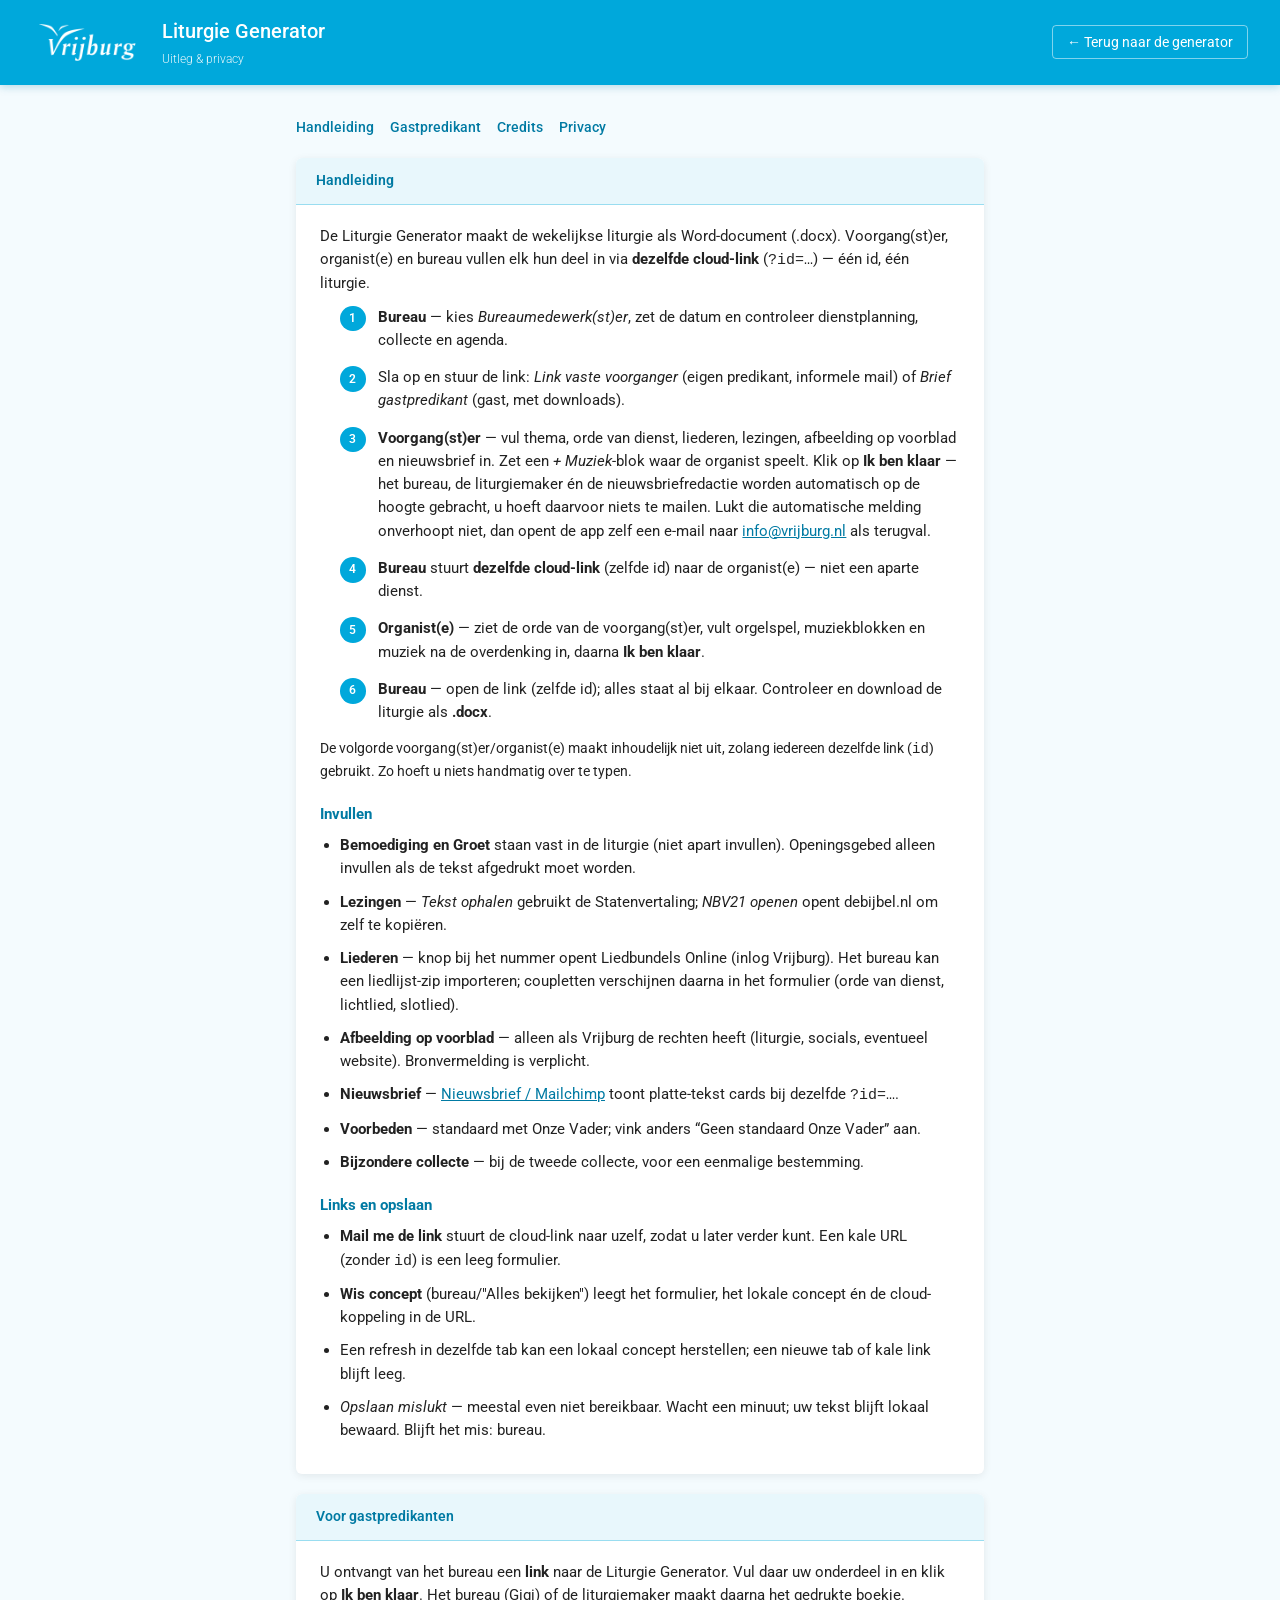
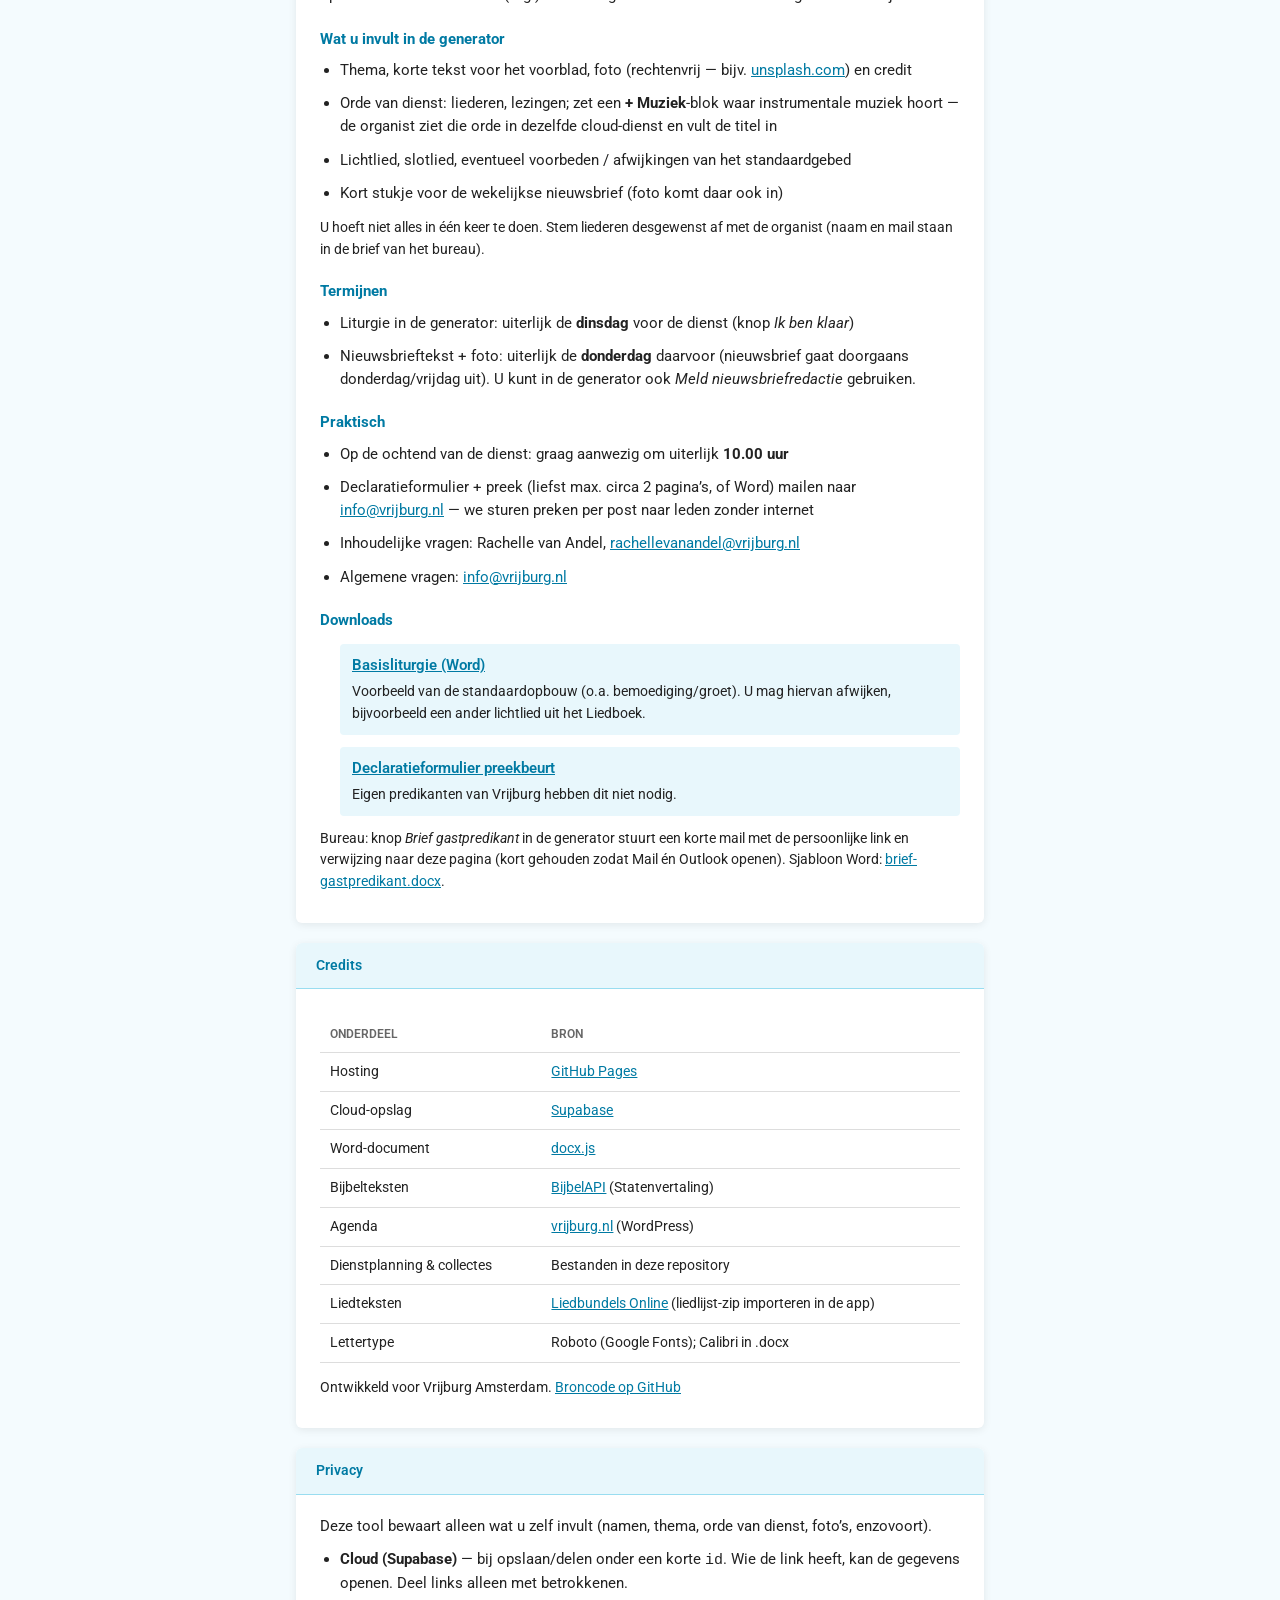
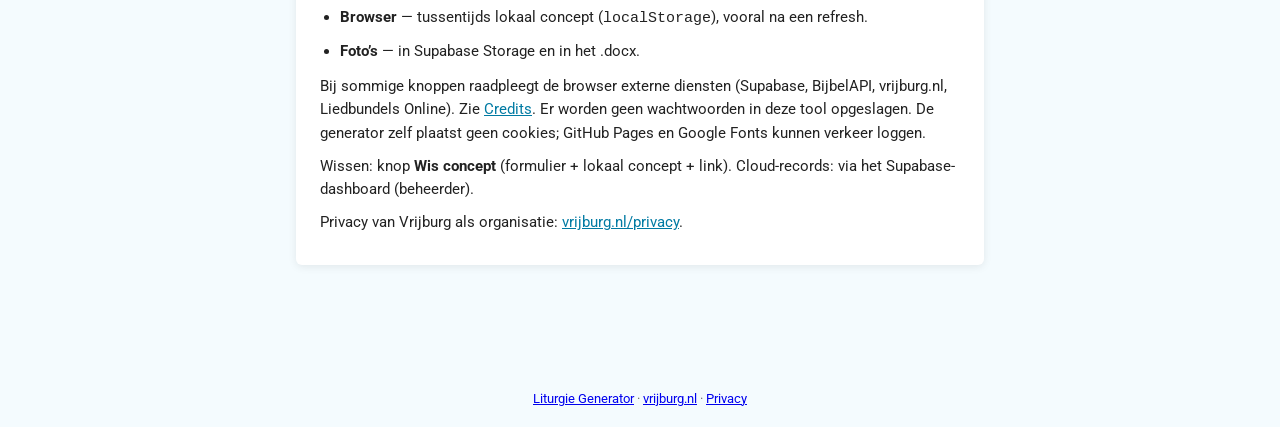
==== info.html @ e5a62571 "Fix verouderde teksten: foto-per-mail-instructie en info.html-verwijzingen De hint bij "Afbeelding o" ====
<!DOCTYPE html>
<html lang="nl">
<head>
  <meta charset="UTF-8">
  <meta name="viewport" content="width=device-width, initial-scale=1.0">
  <title>Uitleg &amp; privacy – Vrijburg Liturgie Generator</title>
  <link rel="preconnect" href="https://fonts.googleapis.com">
  <link rel="preconnect" href="https://fonts.gstatic.com" crossorigin>
  <link href="https://fonts.googleapis.com/css2?family=Roboto:wght@300;400;500;700&display=swap" rel="stylesheet">
  <style>
    :root {
      --brand: #00a8db;
      --brand-dark: #007aa3;
      --brand-light: #e8f7fc;
      --brand-mid: #99ddf0;
      --border: #ddd;
      --text: #222;
      --muted: #666;
      --radius: 6px;
      --shadow: 0 2px 8px rgba(0,0,0,0.08);
    }
    * { box-sizing: border-box; margin: 0; padding: 0; }
    body {
      font-family: 'Roboto', 'Segoe UI', Arial, sans-serif;
      font-size: 15px;
      line-height: 1.55;
      color: var(--text);
      background: #f4fbfe;
      min-height: 100vh;
    }
    header {
      background: var(--brand);
      color: white;
      padding: 16px 32px;
      display: flex;
      align-items: center;
      justify-content: space-between;
      gap: 20px;
      flex-wrap: wrap;
      box-shadow: 0 2px 8px rgba(0,122,163,0.25);
    }
    .header-left { display: flex; align-items: center; gap: 20px; }
    .header-logo img { height: 52px; width: auto; display: block; }
    header h1 { font-size: 20px; font-weight: 500; }
    header p { font-size: 12px; opacity: 0.9; margin-top: 3px; font-weight: 300; }
    .header-nav a {
      color: white;
      text-decoration: none;
      font-size: 14px;
      padding: 8px 14px;
      border: 1px solid rgba(255,255,255,0.5);
      border-radius: 4px;
    }
    .header-nav a:hover { background: rgba(255,255,255,0.15); }
    main {
      max-width: 720px;
      margin: 32px auto;
      padding: 0 16px 48px;
    }
    .page-nav {
      display: flex;
      flex-wrap: wrap;
      gap: 8px 16px;
      margin-bottom: 20px;
      font-size: 14px;
    }
    .page-nav a {
      color: var(--brand-dark);
      text-decoration: none;
      font-weight: 500;
    }
    .page-nav a:hover { text-decoration: underline; }
    .card {
      background: white;
      border-radius: var(--radius);
      box-shadow: var(--shadow);
      margin-bottom: 20px;
      overflow: hidden;
    }
    .card-header {
      background: var(--brand-light);
      border-bottom: 1px solid var(--brand-mid);
      padding: 12px 20px;
      font-weight: 600;
      font-size: 14px;
      color: var(--brand-dark);
    }
    .card-body { padding: 20px 24px; }
    .card-body h3 {
      font-size: 15px;
      color: var(--brand-dark);
      margin: 20px 0 8px;
    }
    .card-body h3:first-child { margin-top: 0; }
    .card-body p, .card-body li { margin-bottom: 10px; color: var(--text); }
    .card-body ul, .card-body ol { padding-left: 1.25rem; margin-bottom: 12px; }
    .card-body a { color: var(--brand-dark); }
    .steps { counter-reset: step; list-style: none; padding-left: 0; }
    .steps > li {
      position: relative;
      padding-left: 2.4rem;
      margin-bottom: 14px;
    }
    .steps > li::before {
      counter-increment: step;
      content: counter(step);
      position: absolute;
      left: 0;
      top: 0;
      width: 1.6rem;
      height: 1.6rem;
      border-radius: 50%;
      background: var(--brand);
      color: white;
      font-size: 12px;
      font-weight: 600;
      display: flex;
      align-items: center;
      justify-content: center;
    }
    .muted { color: var(--muted); font-size: 14px; }
    table.credits {
      width: 100%;
      border-collapse: collapse;
      font-size: 14px;
      margin-top: 8px;
    }
    table.credits th, table.credits td {
      text-align: left;
      padding: 8px 10px;
      border-bottom: 1px solid var(--border);
      vertical-align: top;
    }
    table.credits th { color: var(--muted); font-weight: 600; font-size: 12px; text-transform: uppercase; }
    footer {
      text-align: center;
      padding: 24px 16px;
      font-size: 13px;
      color: var(--muted);
    }
    .download-list {
      list-style: none;
      padding-left: 0;
      margin: 12px 0 8px;
    }
    .download-list li {
      margin-bottom: 12px;
      padding: 10px 12px;
      background: var(--brand-light);
      border-radius: 4px;
    }
    .download-list a { font-weight: 600; }
    .download-list .muted { margin: 4px 0 0; }
  </style>
</head>
<body>

<header>
  <div class="header-left">
    <a href="https://www.vrijburg.nl" target="_blank" rel="noopener" class="header-logo">
      <img src="assets/logo-vrijburg.png" alt="Vrijburg">
    </a>
    <div>
      <h1>Liturgie Generator</h1>
      <p>Uitleg &amp; privacy</p>
    </div>
  </div>
  <nav class="header-nav">
    <a href="index.html">← Terug naar de generator</a>
  </nav>
</header>

<main>

  <nav class="page-nav" aria-label="Op deze pagina">
    <a href="#handleiding">Handleiding</a>
    <a href="#gastpredikant">Gastpredikant</a>
    <a href="#credits">Credits</a>
    <a href="#privacy">Privacy</a>
  </nav>

  <div class="card" id="handleiding">
    <div id="over"></div>
    <div class="card-header">Handleiding</div>
    <div class="card-body">
      <p>
        De Liturgie Generator maakt de wekelijkse liturgie als Word-document (.docx).
        Voorgang(st)er, organist(e) en bureau vullen elk hun deel in via <strong>dezelfde cloud-link</strong>
        (<code>?id=…</code>) — één id, één liturgie.
      </p>

      <ol class="steps">
        <li>
          <strong>Bureau</strong> — kies <em>Bureaumedewerk(st)er</em>, zet de datum en controleer dienstplanning, collecte en agenda.
        </li>
        <li>
          Sla op en stuur de link: <em>Link vaste voorganger</em> (eigen predikant, informele mail)
          of <em>Brief gastpredikant</em> (gast, met downloads).
        </li>
        <li>
          <strong>Voorgang(st)er</strong> — vul thema, orde van dienst, liederen, lezingen, afbeelding op voorblad en nieuwsbrief in.
          Zet een <em>+ Muziek</em>-blok waar de organist speelt. Klik op <strong>Ik ben klaar</strong> —
          het bureau, de liturgiemaker én de nieuwsbriefredactie worden automatisch op de hoogte gebracht, u hoeft daarvoor niets te mailen.
          Lukt die automatische melding onverhoopt niet, dan opent de app zelf een e-mail naar <a href="mailto:info@vrijburg.nl">info@vrijburg.nl</a> als terugval.
        </li>
        <li>
          <strong>Bureau</strong> stuurt <strong>dezelfde cloud-link</strong> (zelfde id) naar de organist(e) — niet een aparte dienst.
        </li>
        <li>
          <strong>Organist(e)</strong> — ziet de orde van de voorgang(st)er, vult orgelspel, muziekblokken en muziek na de overdenking in, daarna <strong>Ik ben klaar</strong>.
        </li>
        <li>
          <strong>Bureau</strong> — open de link (zelfde id); alles staat al bij elkaar. Controleer en download de liturgie als <strong>.docx</strong>.
        </li>
      </ol>
      <p class="muted">De volgorde voorgang(st)er/organist(e) maakt inhoudelijk niet uit, zolang iedereen dezelfde link (<code>id</code>) gebruikt. Zo hoeft u niets handmatig over te typen.</p>

      <h3>Invullen</h3>
      <ul>
        <li><strong>Bemoediging en Groet</strong> staan vast in de liturgie (niet apart invullen). Openingsgebed alleen invullen als de tekst afgedrukt moet worden.</li>
        <li><strong>Lezingen</strong> — <em>Tekst ophalen</em> gebruikt de Statenvertaling; <em>NBV21 openen</em> opent debijbel.nl om zelf te kopiëren.</li>
        <li><strong>Liederen</strong> — knop bij het nummer opent Liedbundels Online (inlog Vrijburg). Het bureau kan een liedlijst-zip importeren; coupletten verschijnen daarna in het formulier (orde van dienst, lichtlied, slotlied).</li>
        <li><strong>Afbeelding op voorblad</strong> — alleen als Vrijburg de rechten heeft (liturgie, socials, eventueel website). Bronvermelding is verplicht.</li>
        <li><strong>Nieuwsbrief</strong> — <a href="nieuwsbrief.html">Nieuwsbrief / Mailchimp</a> toont platte-tekst cards bij dezelfde <code>?id=…</code>.</li>
        <li><strong>Voorbeden</strong> — standaard met Onze Vader; vink anders “Geen standaard Onze Vader” aan.</li>
        <li><strong>Bijzondere collecte</strong> — bij de tweede collecte, voor een eenmalige bestemming.</li>
      </ul>

      <h3>Links en opslaan</h3>
      <ul>
        <li><strong>Mail me de link</strong> stuurt de cloud-link naar uzelf, zodat u later verder kunt. Een kale URL (zonder <code>id</code>) is een leeg formulier.</li>
        <li><strong>Wis concept</strong> (bureau/"Alles bekijken") leegt het formulier, het lokale concept én de cloud-koppeling in de URL.</li>
        <li>Een refresh in dezelfde tab kan een lokaal concept herstellen; een nieuwe tab of kale link blijft leeg.</li>
        <li><em>Opslaan mislukt</em> — meestal even niet bereikbaar. Wacht een minuut; uw tekst blijft lokaal bewaard. Blijft het mis: bureau.</li>
      </ul>
    </div>
  </div>

  <div class="card" id="gastpredikant">
    <div class="card-header">Voor gastpredikanten</div>
    <div class="card-body">
      <p>
        U ontvangt van het bureau een <strong>link</strong> naar de Liturgie Generator.
        Vul daar uw onderdeel in en klik op <strong>Ik ben klaar</strong>.
        Het bureau (Gigi) of de liturgiemaker maakt daarna het gedrukte boekje.
      </p>

      <h3>Wat u invult in de generator</h3>
      <ul>
        <li>Thema, korte tekst voor het voorblad, foto (rechtenvrij — bijv. <a href="https://unsplash.com" target="_blank" rel="noopener">unsplash.com</a>) en credit</li>
        <li>Orde van dienst: liederen, lezingen; zet een <strong>+ Muziek</strong>-blok waar instrumentale muziek hoort — de organist ziet die orde in dezelfde cloud-dienst en vult de titel in</li>
        <li>Lichtlied, slotlied, eventueel voorbeden / afwijkingen van het standaardgebed</li>
        <li>Kort stukje voor de wekelijkse nieuwsbrief (foto komt daar ook in)</li>
      </ul>
      <p class="muted">
        U hoeft niet alles in één keer te doen. Stem liederen desgewenst af met de organist (naam en mail staan in de brief van het bureau).
      </p>

      <h3>Termijnen</h3>
      <ul>
        <li>Liturgie in de generator: uiterlijk de <strong>dinsdag</strong> voor de dienst (knop <em>Ik ben klaar</em>)</li>
        <li>Nieuwsbrieftekst + foto: uiterlijk de <strong>donderdag</strong> daarvoor (nieuwsbrief gaat doorgaans donderdag/vrijdag uit). U kunt in de generator ook <em>Meld nieuwsbriefredactie</em> gebruiken.</li>
      </ul>

      <h3>Praktisch</h3>
      <ul>
        <li>Op de ochtend van de dienst: graag aanwezig om uiterlijk <strong>10.00 uur</strong></li>
        <li>Declaratieformulier + preek (liefst max. circa 2 pagina’s, of Word) mailen naar <a href="mailto:info@vrijburg.nl">info@vrijburg.nl</a> — we sturen preken per post naar leden zonder internet</li>
        <li>Inhoudelijke vragen: Rachelle van Andel, <a href="mailto:rachellevanandel@vrijburg.nl">rachellevanandel@vrijburg.nl</a></li>
        <li>Algemene vragen: <a href="mailto:info@vrijburg.nl">info@vrijburg.nl</a></li>
      </ul>

      <h3>Downloads</h3>
      <ul class="download-list">
        <li>
          <a href="downloads/basisliturgie-calibri-mrt2026.docx" download>Basisliturgie (Word)</a>
          <p class="muted">Voorbeeld van de standaardopbouw (o.a. bemoediging/groet). U mag hiervan afwijken, bijvoorbeeld een ander lichtlied uit het Liedboek.</p>
        </li>
        <li>
          <a href="downloads/declaratieformulier-preekbeurt-nov2024.docx" download>Declaratieformulier preekbeurt</a>
          <p class="muted">Eigen predikanten van Vrijburg hebben dit niet nodig.</p>
        </li>
      </ul>
      <p class="muted">
        Bureau: knop <em>Brief gastpredikant</em> in de generator stuurt een korte mail met de persoonlijke link en verwijzing naar deze pagina
        (kort gehouden zodat Mail én Outlook openen). Sjabloon Word:
        <a href="downloads/brief-gastpredikant.docx" download>brief-gastpredikant.docx</a>.
      </p>
    </div>
  </div>

  <div class="card" id="credits">
    <div class="card-header">Credits</div>
    <div class="card-body">
      <table class="credits">
        <thead>
          <tr><th>Onderdeel</th><th>Bron</th></tr>
        </thead>
        <tbody>
          <tr><td>Hosting</td><td><a href="https://pages.github.com/" target="_blank" rel="noopener">GitHub Pages</a></td></tr>
          <tr><td>Cloud-opslag</td><td><a href="https://supabase.com/" target="_blank" rel="noopener">Supabase</a></td></tr>
          <tr><td>Word-document</td><td><a href="https://docx.js.org/" target="_blank" rel="noopener">docx.js</a></td></tr>
          <tr><td>Bijbelteksten</td><td><a href="https://www.bijbelapi.com/" target="_blank" rel="noopener">BijbelAPI</a> (Statenvertaling)</td></tr>
          <tr><td>Agenda</td><td><a href="https://www.vrijburg.nl" target="_blank" rel="noopener">vrijburg.nl</a> (WordPress)</td></tr>
          <tr><td>Dienstplanning &amp; collectes</td><td>Bestanden in deze repository</td></tr>
          <tr><td>Liedteksten</td><td><a href="https://liedbundelsonline.nl/nl/lied-zoeken?bundles%5B0%5D=LB" target="_blank" rel="noopener">Liedbundels Online</a> (liedlijst-zip importeren in de app)</td></tr>
          <tr><td>Lettertype</td><td>Roboto (Google Fonts); Calibri in .docx</td></tr>
        </tbody>
      </table>
      <p class="muted" style="margin-top:14px">
        Ontwikkeld voor Vrijburg Amsterdam.
        <a href="https://github.com/martijnroelandse/vrijburg" target="_blank" rel="noopener">Broncode op GitHub</a>
      </p>
    </div>
  </div>

  <div class="card" id="privacy">
    <div id="privacy-tool"></div>
    <div class="card-header">Privacy</div>
    <div class="card-body">
      <p>
        Deze tool bewaart alleen wat u zelf invult (namen, thema, orde van dienst, foto’s, enzovoort).
      </p>
      <ul>
        <li><strong>Cloud (Supabase)</strong> — bij opslaan/delen onder een korte <code>id</code>. Wie de link heeft, kan de gegevens openen. Deel links alleen met betrokkenen.</li>
        <li><strong>Browser</strong> — tussentijds lokaal concept (<code>localStorage</code>), vooral na een refresh.</li>
        <li><strong>Foto’s</strong> — in Supabase Storage en in het .docx.</li>
      </ul>
      <p>
        Bij sommige knoppen raadpleegt de browser externe diensten (Supabase, BijbelAPI, vrijburg.nl, Liedbundels Online).
        Zie <a href="#credits">Credits</a>. Er worden geen wachtwoorden in deze tool opgeslagen.
        De generator zelf plaatst geen cookies; GitHub Pages en Google Fonts kunnen verkeer loggen.
      </p>
      <p>
        Wissen: knop <strong>Wis concept</strong> (formulier + lokaal concept + link).
        Cloud-records: via het Supabase-dashboard (beheerder).
      </p>
      <p id="privacy-vrijburg">
        Privacy van Vrijburg als organisatie:
        <a href="https://www.vrijburg.nl/privacy/" target="_blank" rel="noopener">vrijburg.nl/privacy</a>.
      </p>
    </div>
  </div>

</main>

<footer>
  <p>
    <a href="index.html">Liturgie Generator</a> ·
    <a href="https://www.vrijburg.nl" target="_blank" rel="noopener">vrijburg.nl</a> ·
    <a href="https://www.vrijburg.nl/privacy/" target="_blank" rel="noopener">Privacy</a>
  </p>
</footer>

</body>
</html>
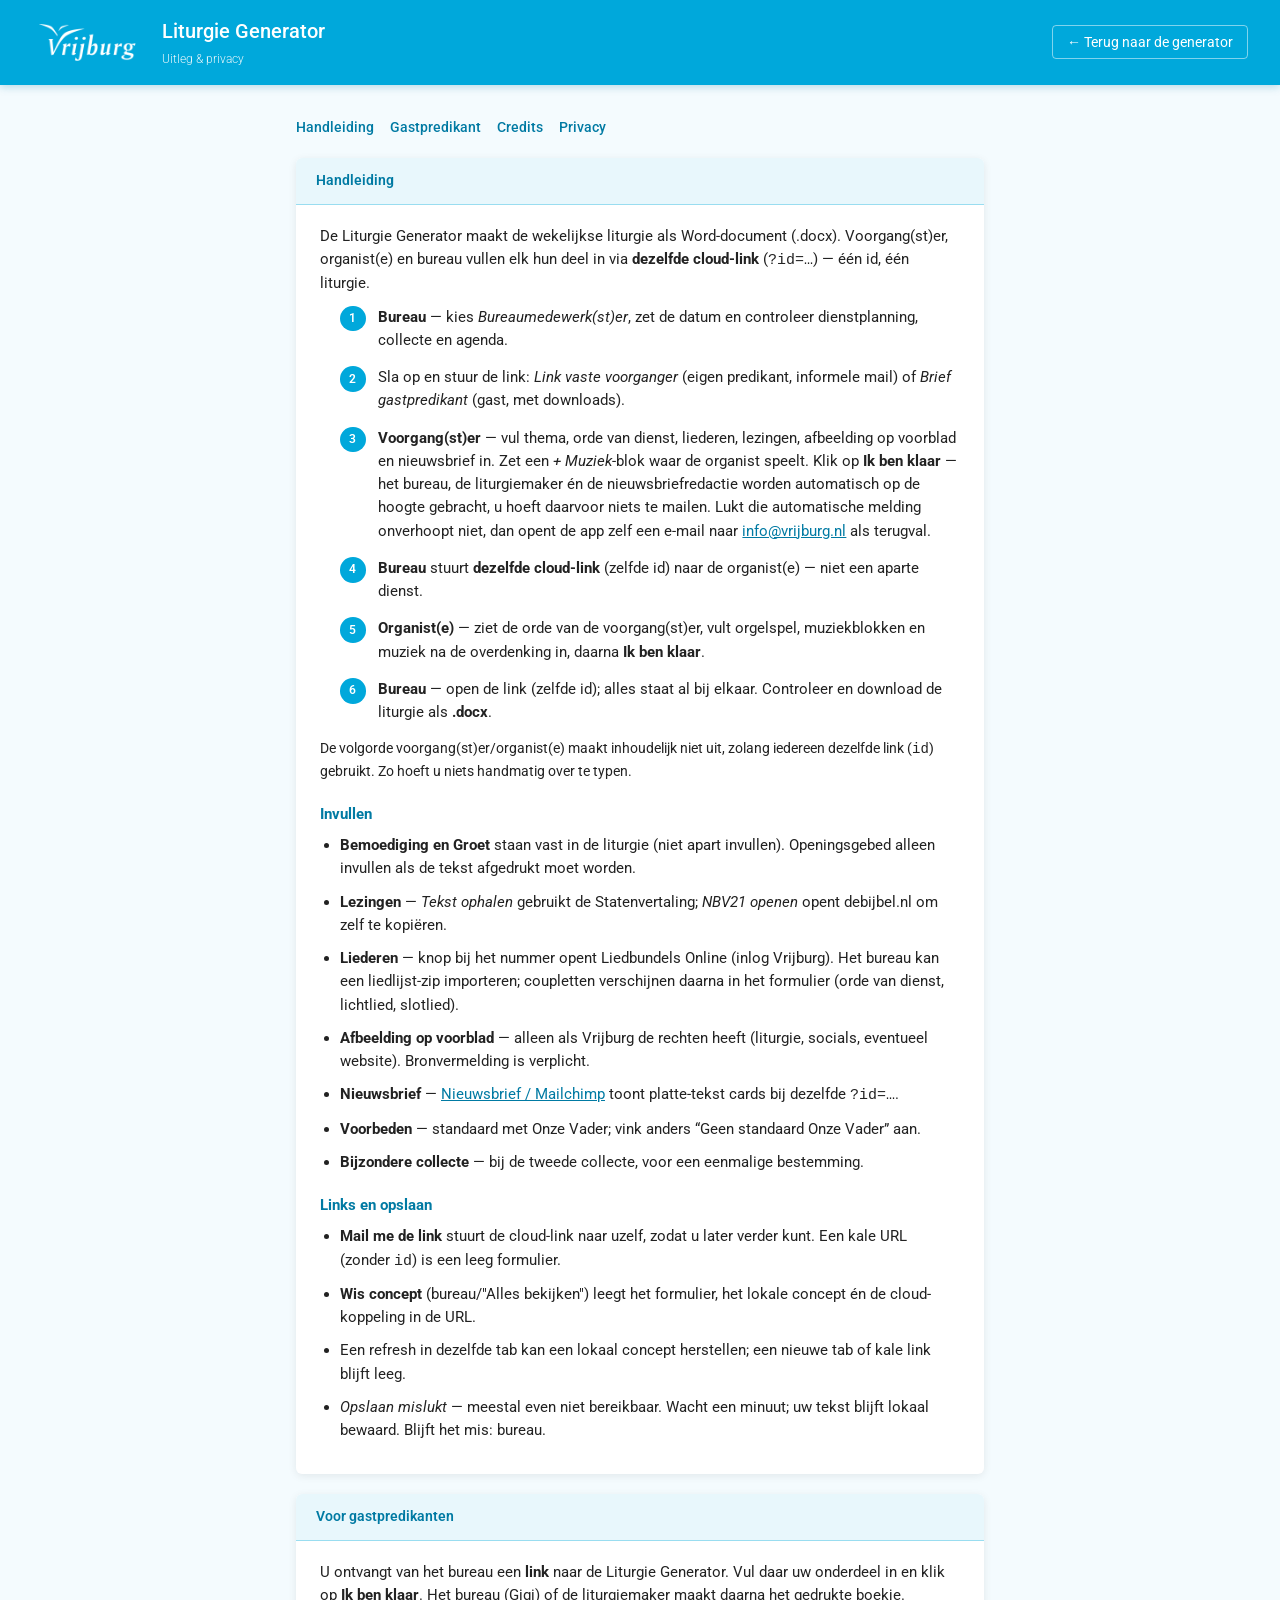
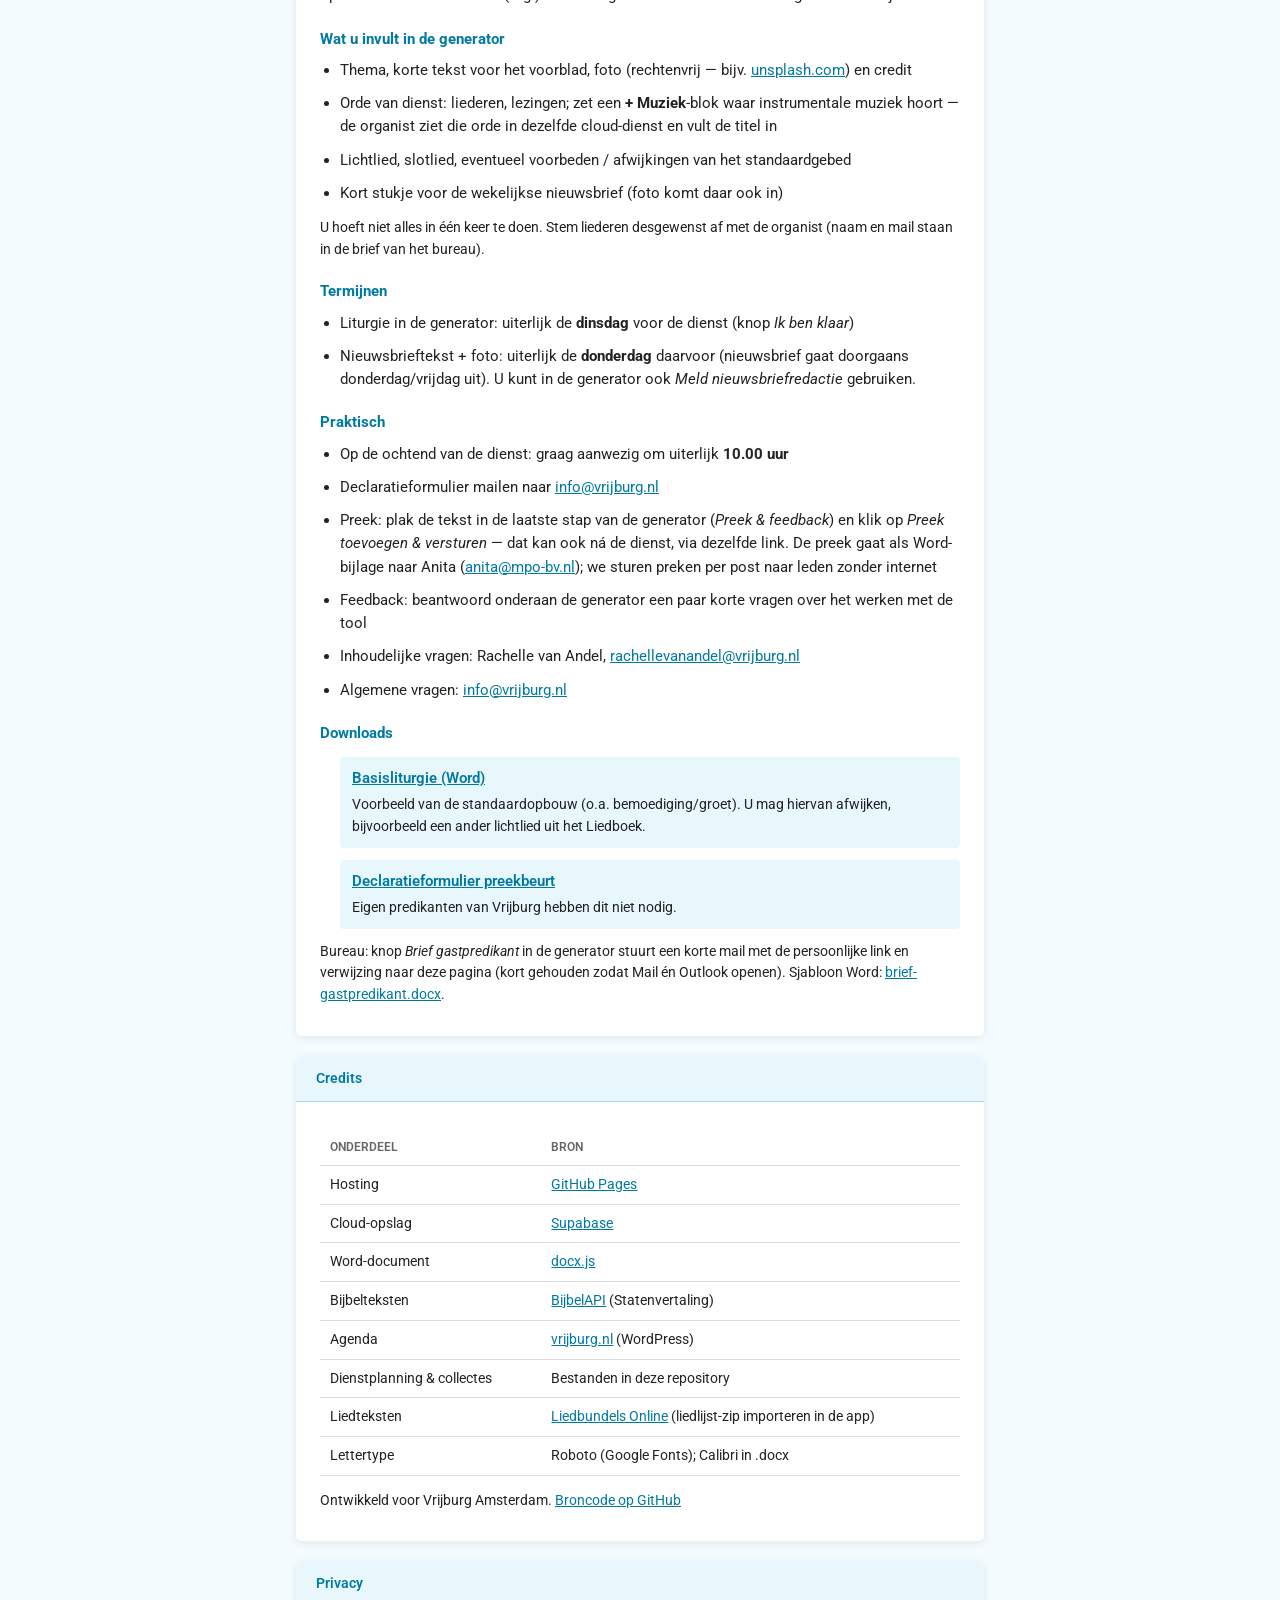
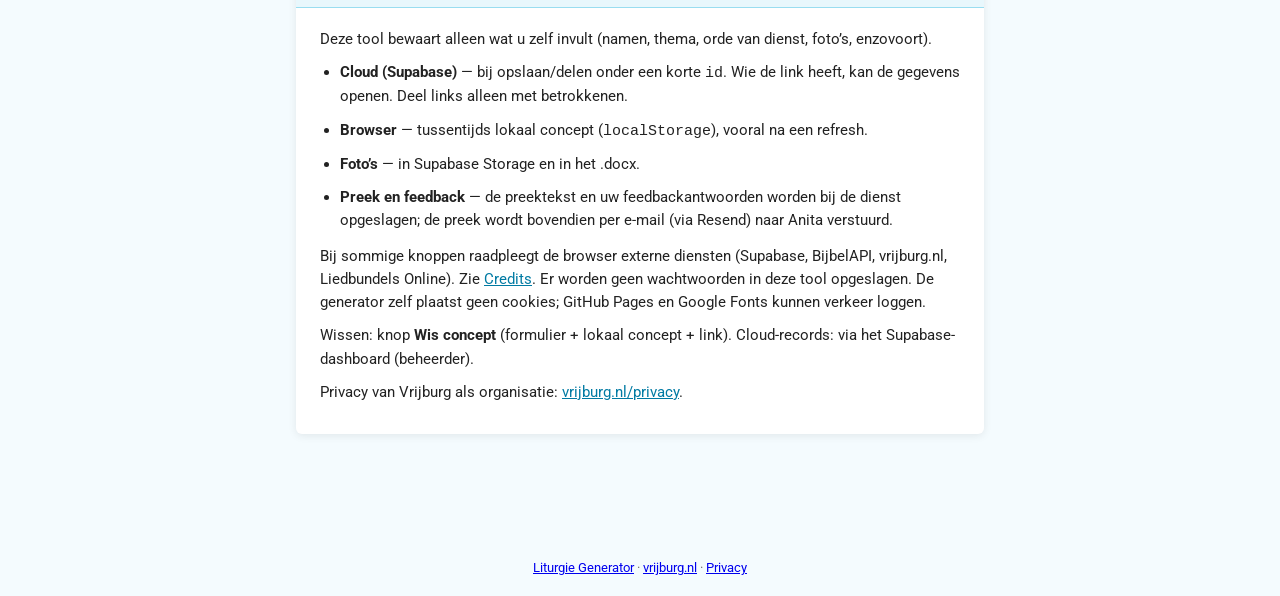
==== commit a67e3deb: "Preek mailen naar Anita en feedbackvragen voor predikanten - Nieuwe laatste stap 'Preek & feedback':" ====
--- a/info.html
+++ b/info.html
@@ -265,7 +265,9 @@
       <h3>Praktisch</h3>
       <ul>
         <li>Op de ochtend van de dienst: graag aanwezig om uiterlijk <strong>10.00 uur</strong></li>
-        <li>Declaratieformulier + preek (liefst max. circa 2 pagina’s, of Word) mailen naar <a href="mailto:info@vrijburg.nl">info@vrijburg.nl</a> — we sturen preken per post naar leden zonder internet</li>
+        <li>Declaratieformulier mailen naar <a href="mailto:info@vrijburg.nl">info@vrijburg.nl</a></li>
+        <li>Preek: plak de tekst in de laatste stap van de generator (<em>Preek &amp; feedback</em>) en klik op <em>Preek toevoegen &amp; versturen</em> — dat kan ook ná de dienst, via dezelfde link. De preek gaat als Word-bijlage naar Anita (<a href="mailto:anita@mpo-bv.nl">anita@mpo-bv.nl</a>); we sturen preken per post naar leden zonder internet</li>
+        <li>Feedback: beantwoord onderaan de generator een paar korte vragen over het werken met de tool</li>
         <li>Inhoudelijke vragen: Rachelle van Andel, <a href="mailto:rachellevanandel@vrijburg.nl">rachellevanandel@vrijburg.nl</a></li>
         <li>Algemene vragen: <a href="mailto:info@vrijburg.nl">info@vrijburg.nl</a></li>
       </ul>
@@ -325,6 +327,7 @@
         <li><strong>Cloud (Supabase)</strong> — bij opslaan/delen onder een korte <code>id</code>. Wie de link heeft, kan de gegevens openen. Deel links alleen met betrokkenen.</li>
         <li><strong>Browser</strong> — tussentijds lokaal concept (<code>localStorage</code>), vooral na een refresh.</li>
         <li><strong>Foto’s</strong> — in Supabase Storage en in het .docx.</li>
+        <li><strong>Preek en feedback</strong> — de preektekst en uw feedbackantwoorden worden bij de dienst opgeslagen; de preek wordt bovendien per e-mail (via Resend) naar Anita verstuurd.</li>
       </ul>
       <p>
         Bij sommige knoppen raadpleegt de browser externe diensten (Supabase, BijbelAPI, vrijburg.nl, Liedbundels Online).
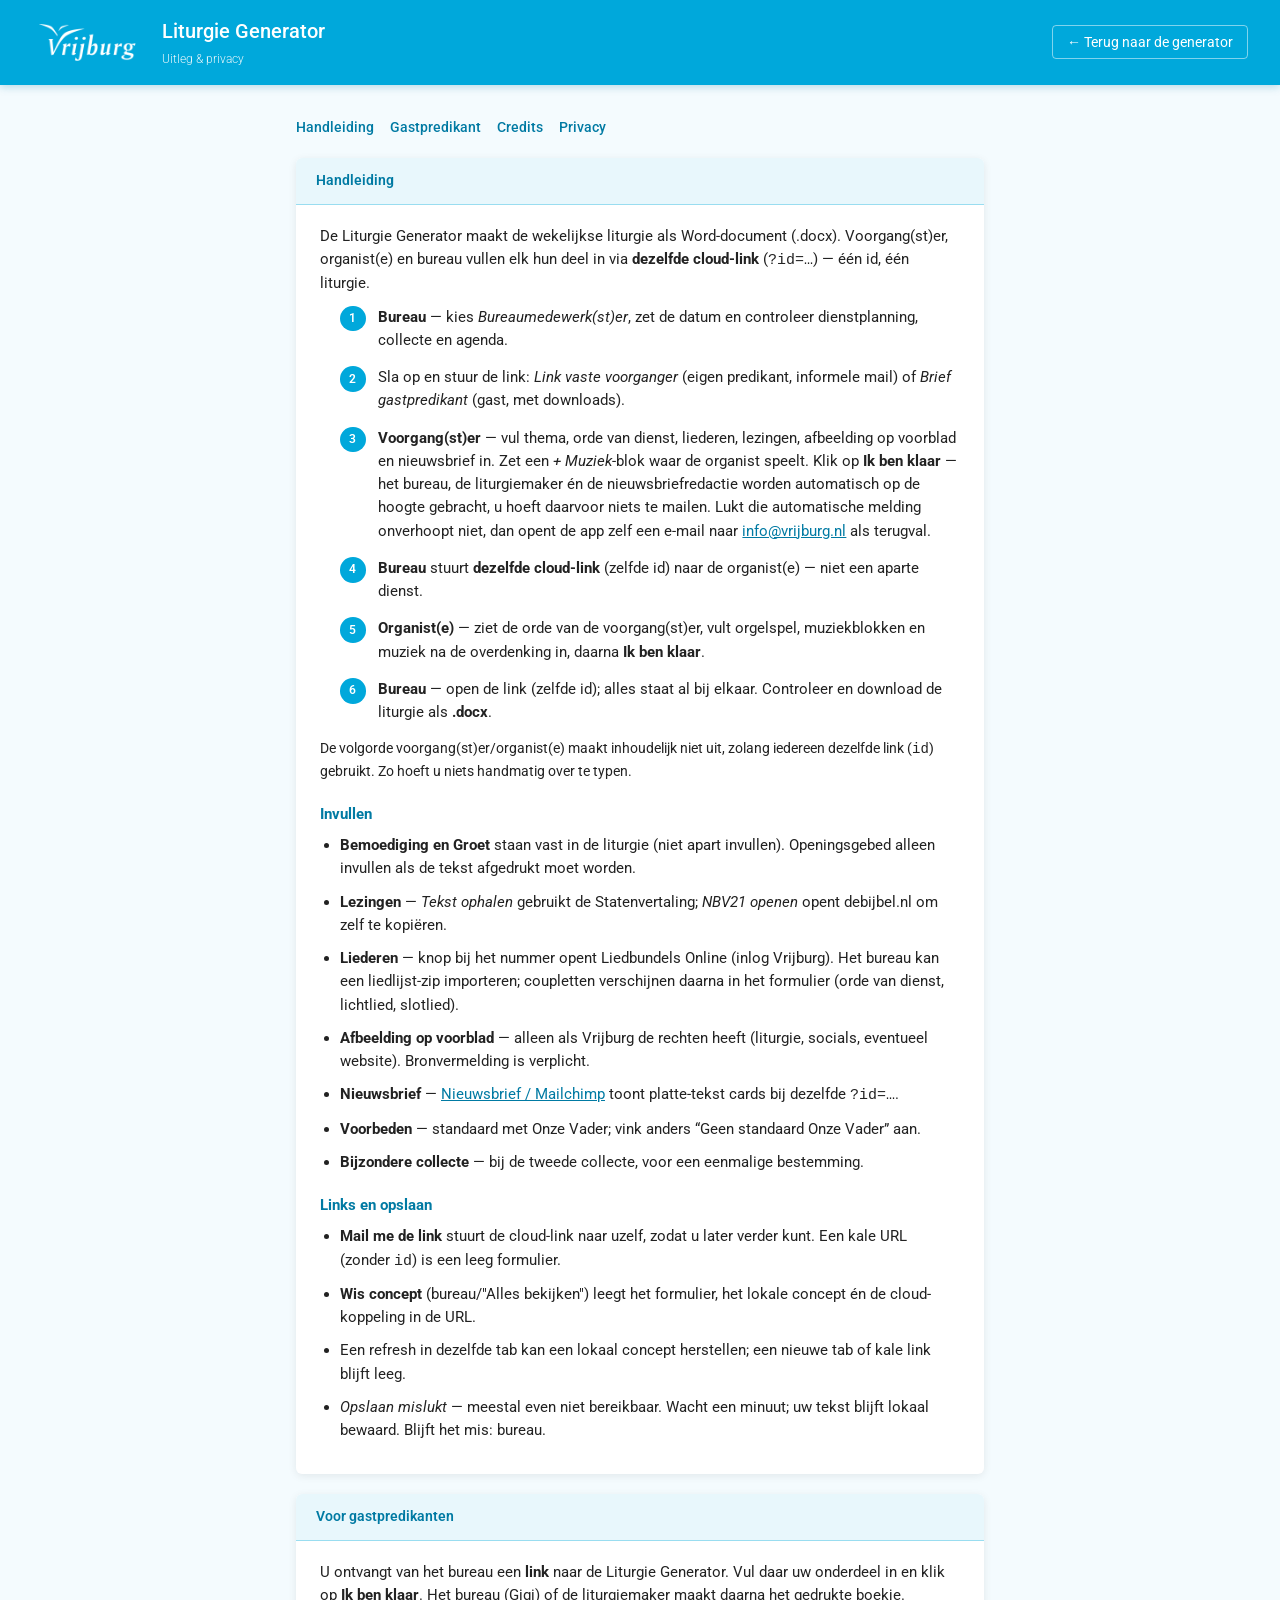
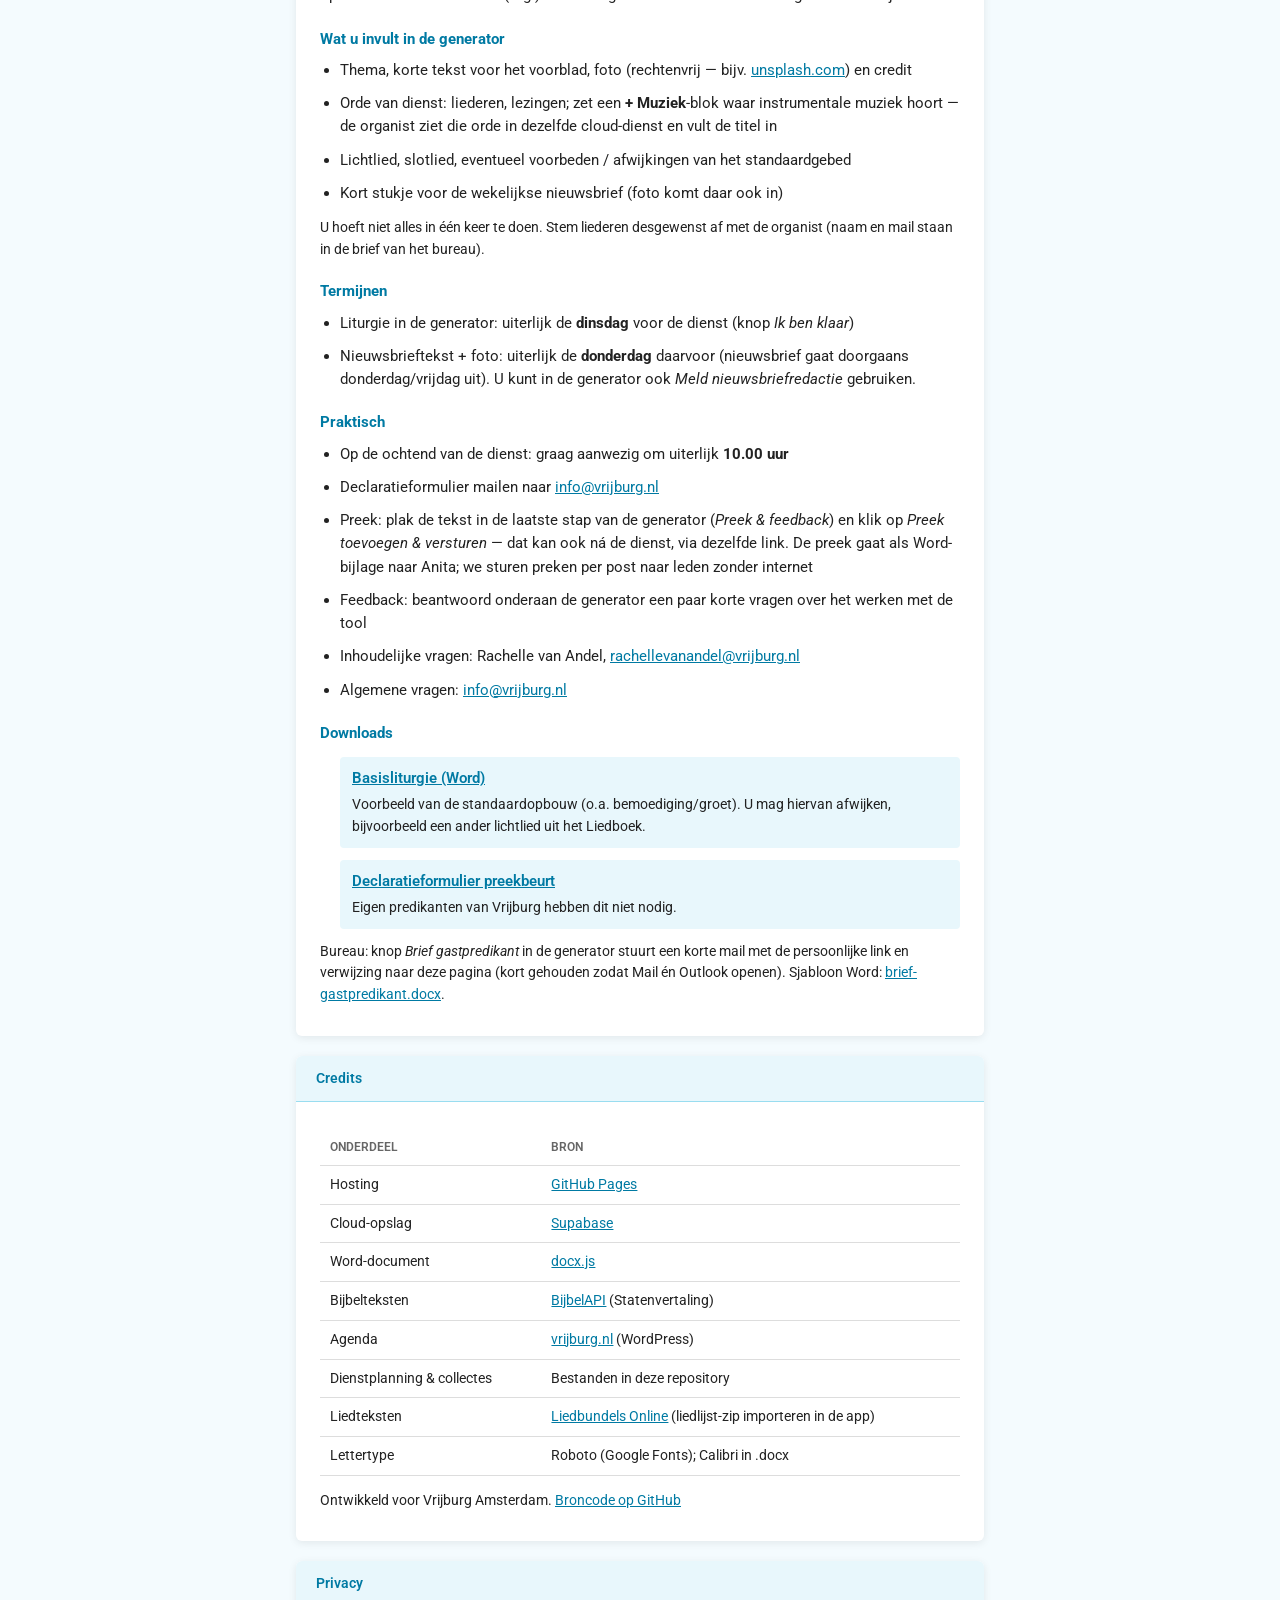
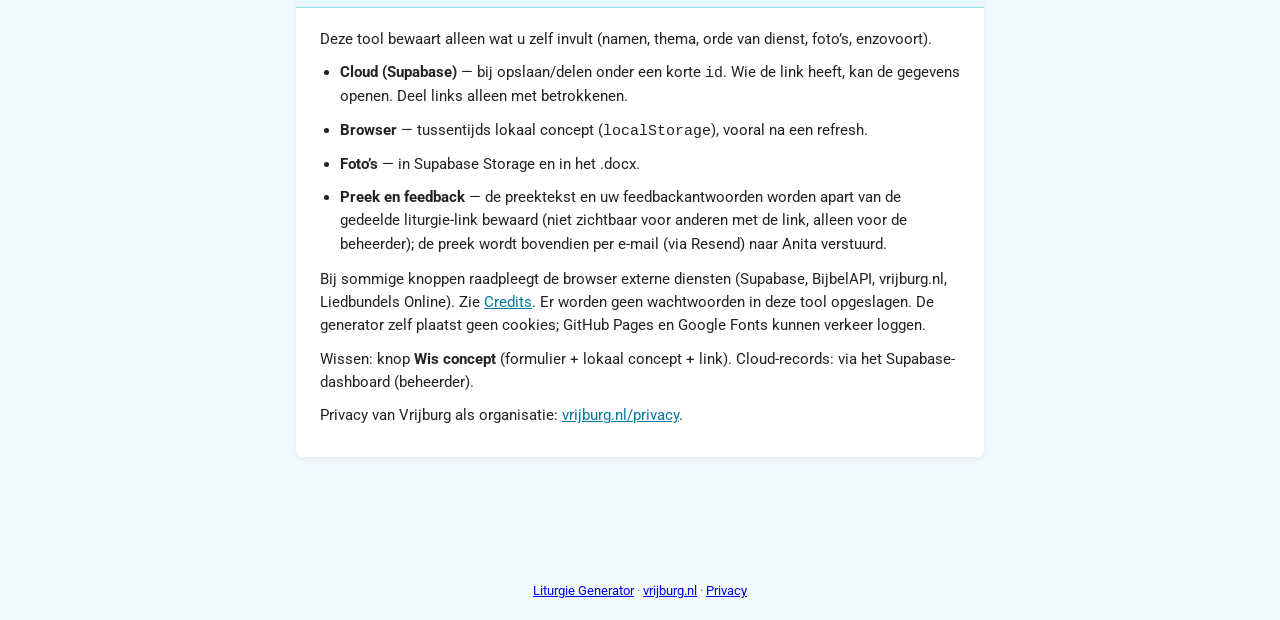
==== commit 3884eca0: "Preek en feedback afgeschermd bewaren; adres van Anita niet meer in code of site - Preek en feedback" ====
--- a/info.html
+++ b/info.html
@@ -266,7 +266,7 @@
       <ul>
         <li>Op de ochtend van de dienst: graag aanwezig om uiterlijk <strong>10.00 uur</strong></li>
         <li>Declaratieformulier mailen naar <a href="mailto:info@vrijburg.nl">info@vrijburg.nl</a></li>
-        <li>Preek: plak de tekst in de laatste stap van de generator (<em>Preek &amp; feedback</em>) en klik op <em>Preek toevoegen &amp; versturen</em> — dat kan ook ná de dienst, via dezelfde link. De preek gaat als Word-bijlage naar Anita (<a href="mailto:anita@mpo-bv.nl">anita@mpo-bv.nl</a>); we sturen preken per post naar leden zonder internet</li>
+        <li>Preek: plak de tekst in de laatste stap van de generator (<em>Preek &amp; feedback</em>) en klik op <em>Preek toevoegen &amp; versturen</em> — dat kan ook ná de dienst, via dezelfde link. De preek gaat als Word-bijlage naar Anita; we sturen preken per post naar leden zonder internet</li>
         <li>Feedback: beantwoord onderaan de generator een paar korte vragen over het werken met de tool</li>
         <li>Inhoudelijke vragen: Rachelle van Andel, <a href="mailto:rachellevanandel@vrijburg.nl">rachellevanandel@vrijburg.nl</a></li>
         <li>Algemene vragen: <a href="mailto:info@vrijburg.nl">info@vrijburg.nl</a></li>
@@ -327,7 +327,7 @@
         <li><strong>Cloud (Supabase)</strong> — bij opslaan/delen onder een korte <code>id</code>. Wie de link heeft, kan de gegevens openen. Deel links alleen met betrokkenen.</li>
         <li><strong>Browser</strong> — tussentijds lokaal concept (<code>localStorage</code>), vooral na een refresh.</li>
         <li><strong>Foto’s</strong> — in Supabase Storage en in het .docx.</li>
-        <li><strong>Preek en feedback</strong> — de preektekst en uw feedbackantwoorden worden bij de dienst opgeslagen; de preek wordt bovendien per e-mail (via Resend) naar Anita verstuurd.</li>
+        <li><strong>Preek en feedback</strong> — de preektekst en uw feedbackantwoorden worden apart van de gedeelde liturgie-link bewaard (niet zichtbaar voor anderen met de link, alleen voor de beheerder); de preek wordt bovendien per e-mail (via Resend) naar Anita verstuurd.</li>
       </ul>
       <p>
         Bij sommige knoppen raadpleegt de browser externe diensten (Supabase, BijbelAPI, vrijburg.nl, Liedbundels Online).
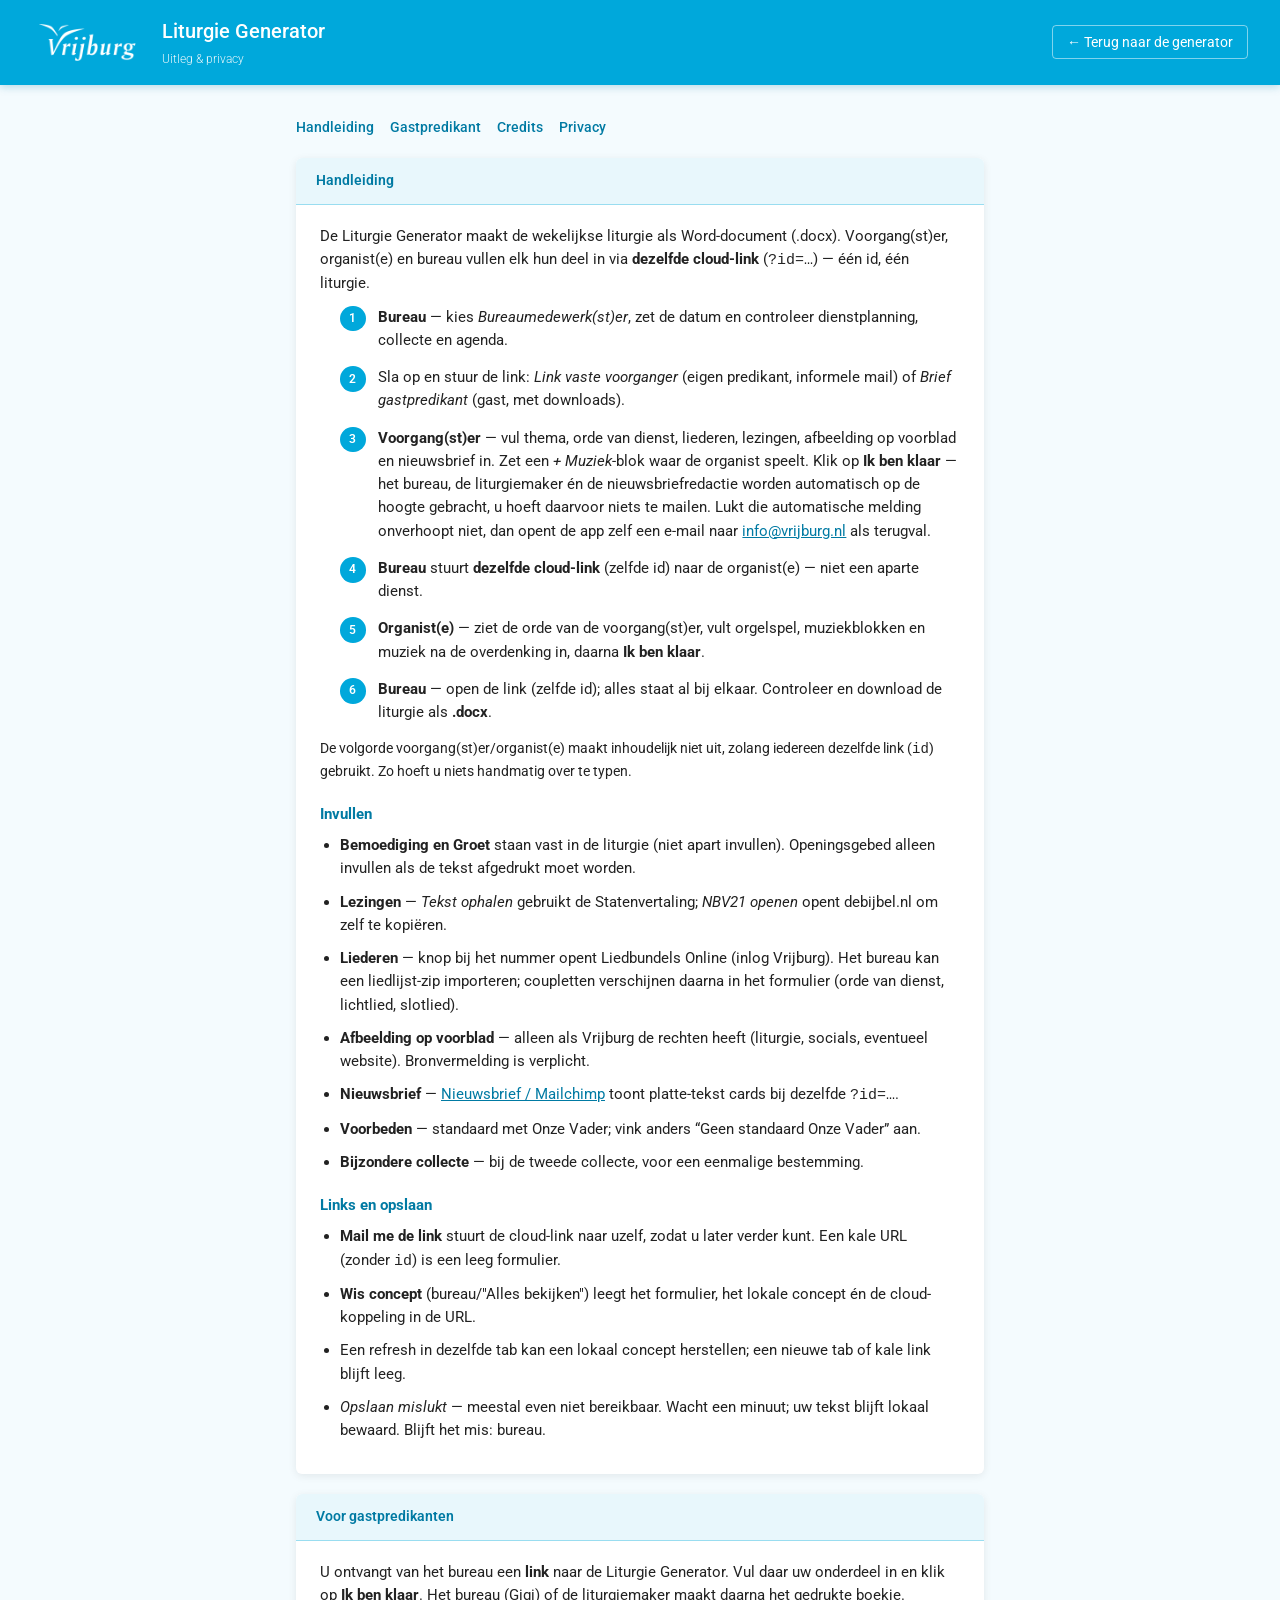
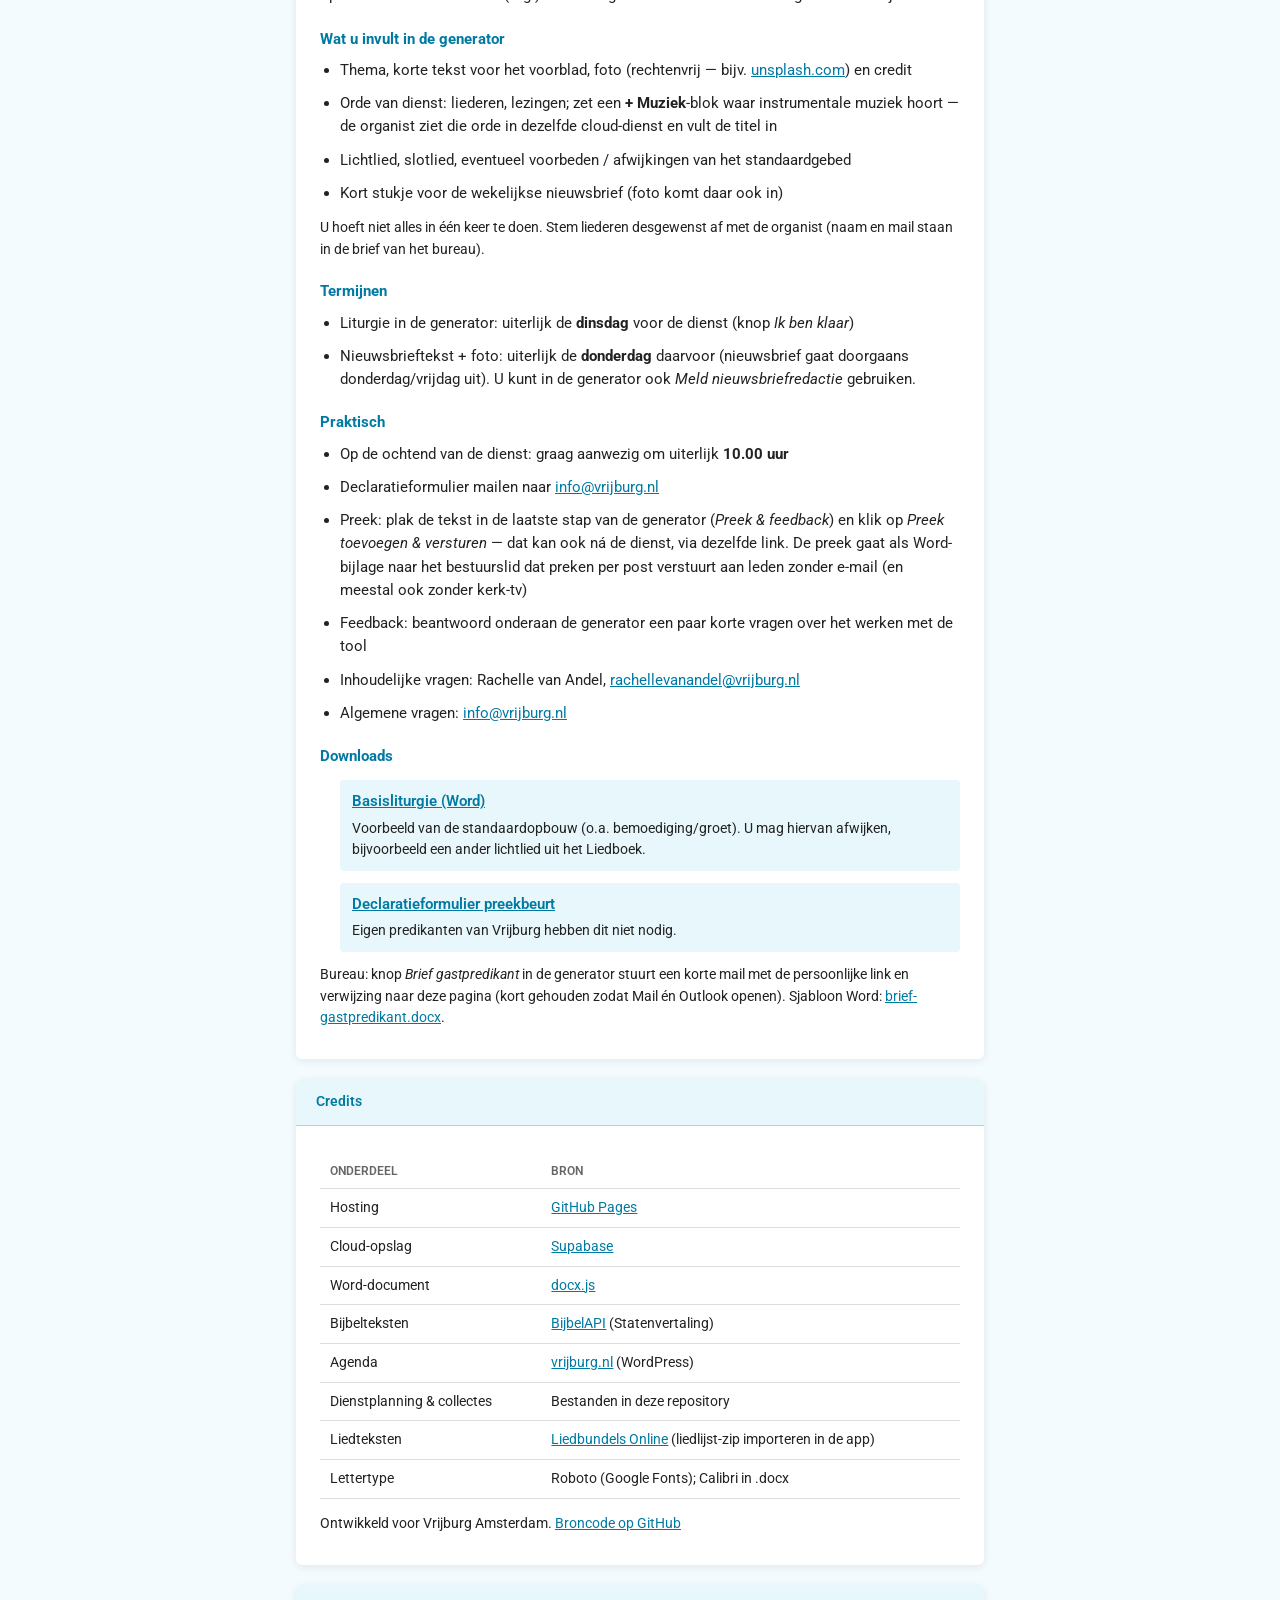
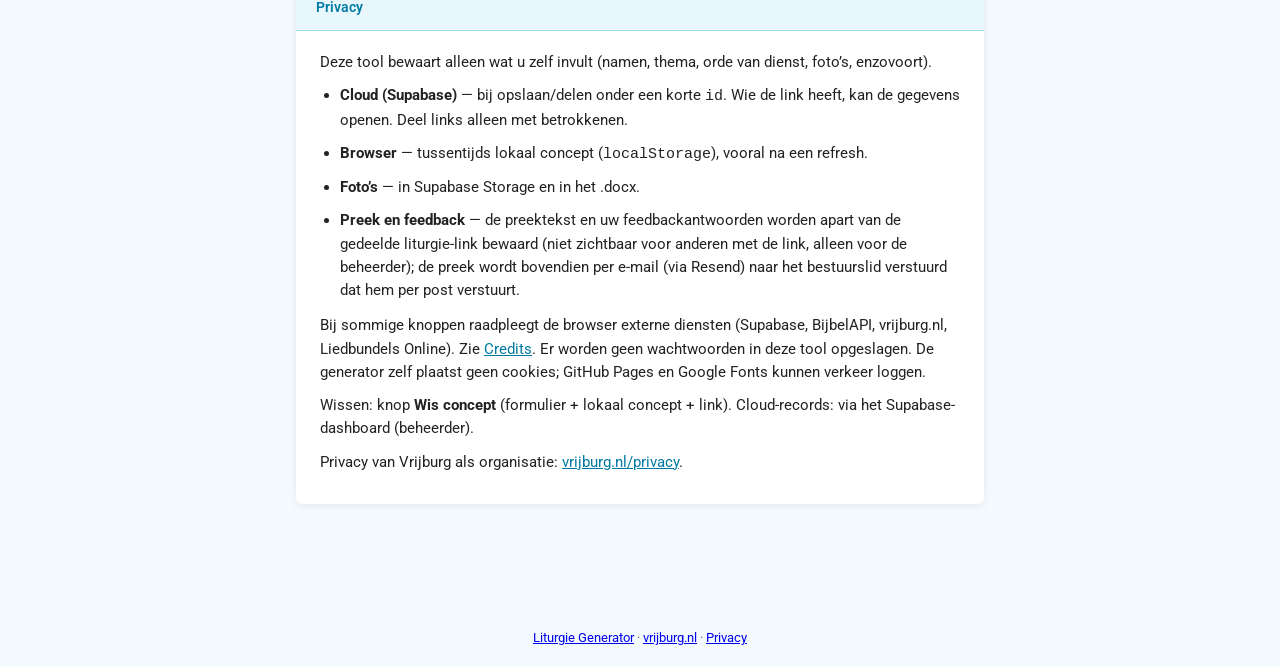
==== commit ca755e5e: "Oud veld Overdenking vervangen door de preekstap; teksten aangepast Het oude veld 'Overdenking' (mai" ====
--- a/info.html
+++ b/info.html
@@ -266,7 +266,7 @@
       <ul>
         <li>Op de ochtend van de dienst: graag aanwezig om uiterlijk <strong>10.00 uur</strong></li>
         <li>Declaratieformulier mailen naar <a href="mailto:info@vrijburg.nl">info@vrijburg.nl</a></li>
-        <li>Preek: plak de tekst in de laatste stap van de generator (<em>Preek &amp; feedback</em>) en klik op <em>Preek toevoegen &amp; versturen</em> — dat kan ook ná de dienst, via dezelfde link. De preek gaat als Word-bijlage naar Anita; we sturen preken per post naar leden zonder internet</li>
+        <li>Preek: plak de tekst in de laatste stap van de generator (<em>Preek &amp; feedback</em>) en klik op <em>Preek toevoegen &amp; versturen</em> — dat kan ook ná de dienst, via dezelfde link. De preek gaat als Word-bijlage naar het bestuurslid dat preken per post verstuurt aan leden zonder e-mail (en meestal ook zonder kerk-tv)</li>
         <li>Feedback: beantwoord onderaan de generator een paar korte vragen over het werken met de tool</li>
         <li>Inhoudelijke vragen: Rachelle van Andel, <a href="mailto:rachellevanandel@vrijburg.nl">rachellevanandel@vrijburg.nl</a></li>
         <li>Algemene vragen: <a href="mailto:info@vrijburg.nl">info@vrijburg.nl</a></li>
@@ -327,7 +327,7 @@
         <li><strong>Cloud (Supabase)</strong> — bij opslaan/delen onder een korte <code>id</code>. Wie de link heeft, kan de gegevens openen. Deel links alleen met betrokkenen.</li>
         <li><strong>Browser</strong> — tussentijds lokaal concept (<code>localStorage</code>), vooral na een refresh.</li>
         <li><strong>Foto’s</strong> — in Supabase Storage en in het .docx.</li>
-        <li><strong>Preek en feedback</strong> — de preektekst en uw feedbackantwoorden worden apart van de gedeelde liturgie-link bewaard (niet zichtbaar voor anderen met de link, alleen voor de beheerder); de preek wordt bovendien per e-mail (via Resend) naar Anita verstuurd.</li>
+        <li><strong>Preek en feedback</strong> — de preektekst en uw feedbackantwoorden worden apart van de gedeelde liturgie-link bewaard (niet zichtbaar voor anderen met de link, alleen voor de beheerder); de preek wordt bovendien per e-mail (via Resend) naar het bestuurslid verstuurd dat hem per post verstuurt.</li>
       </ul>
       <p>
         Bij sommige knoppen raadpleegt de browser externe diensten (Supabase, BijbelAPI, vrijburg.nl, Liedbundels Online).
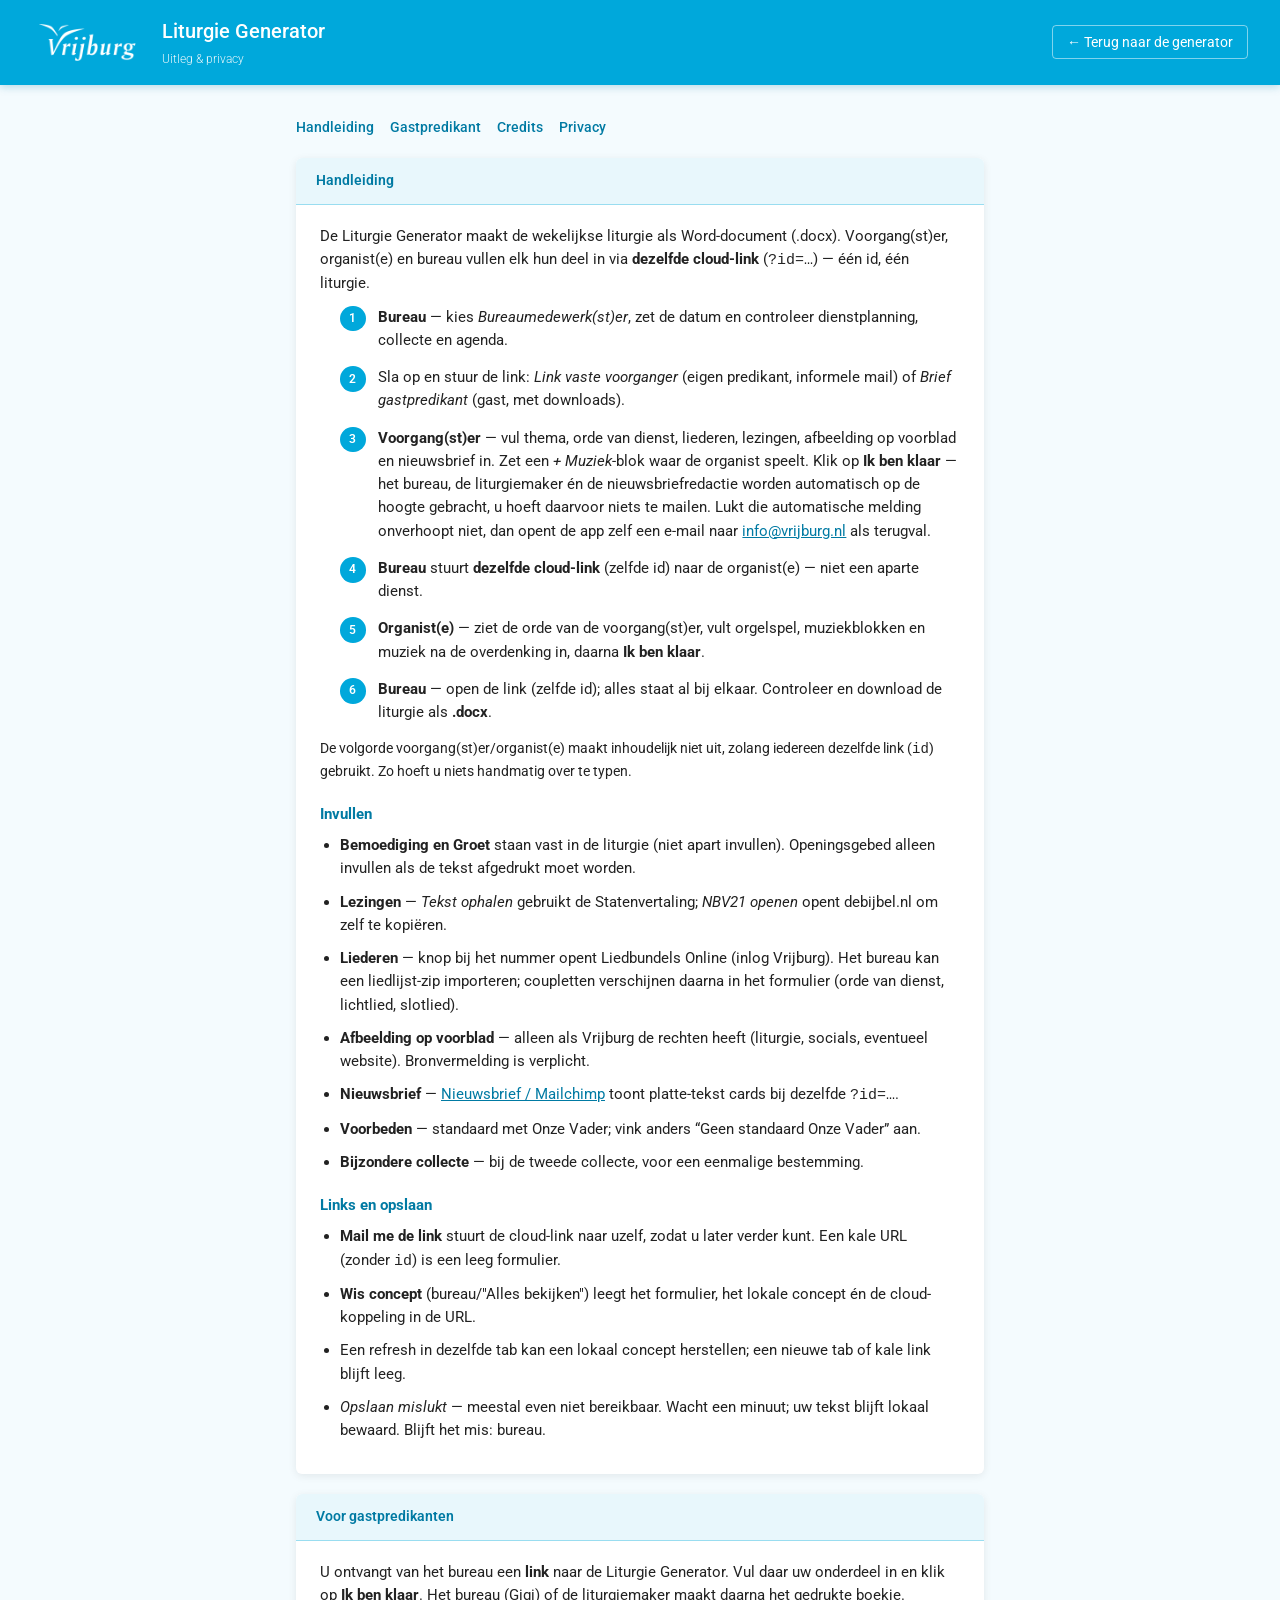
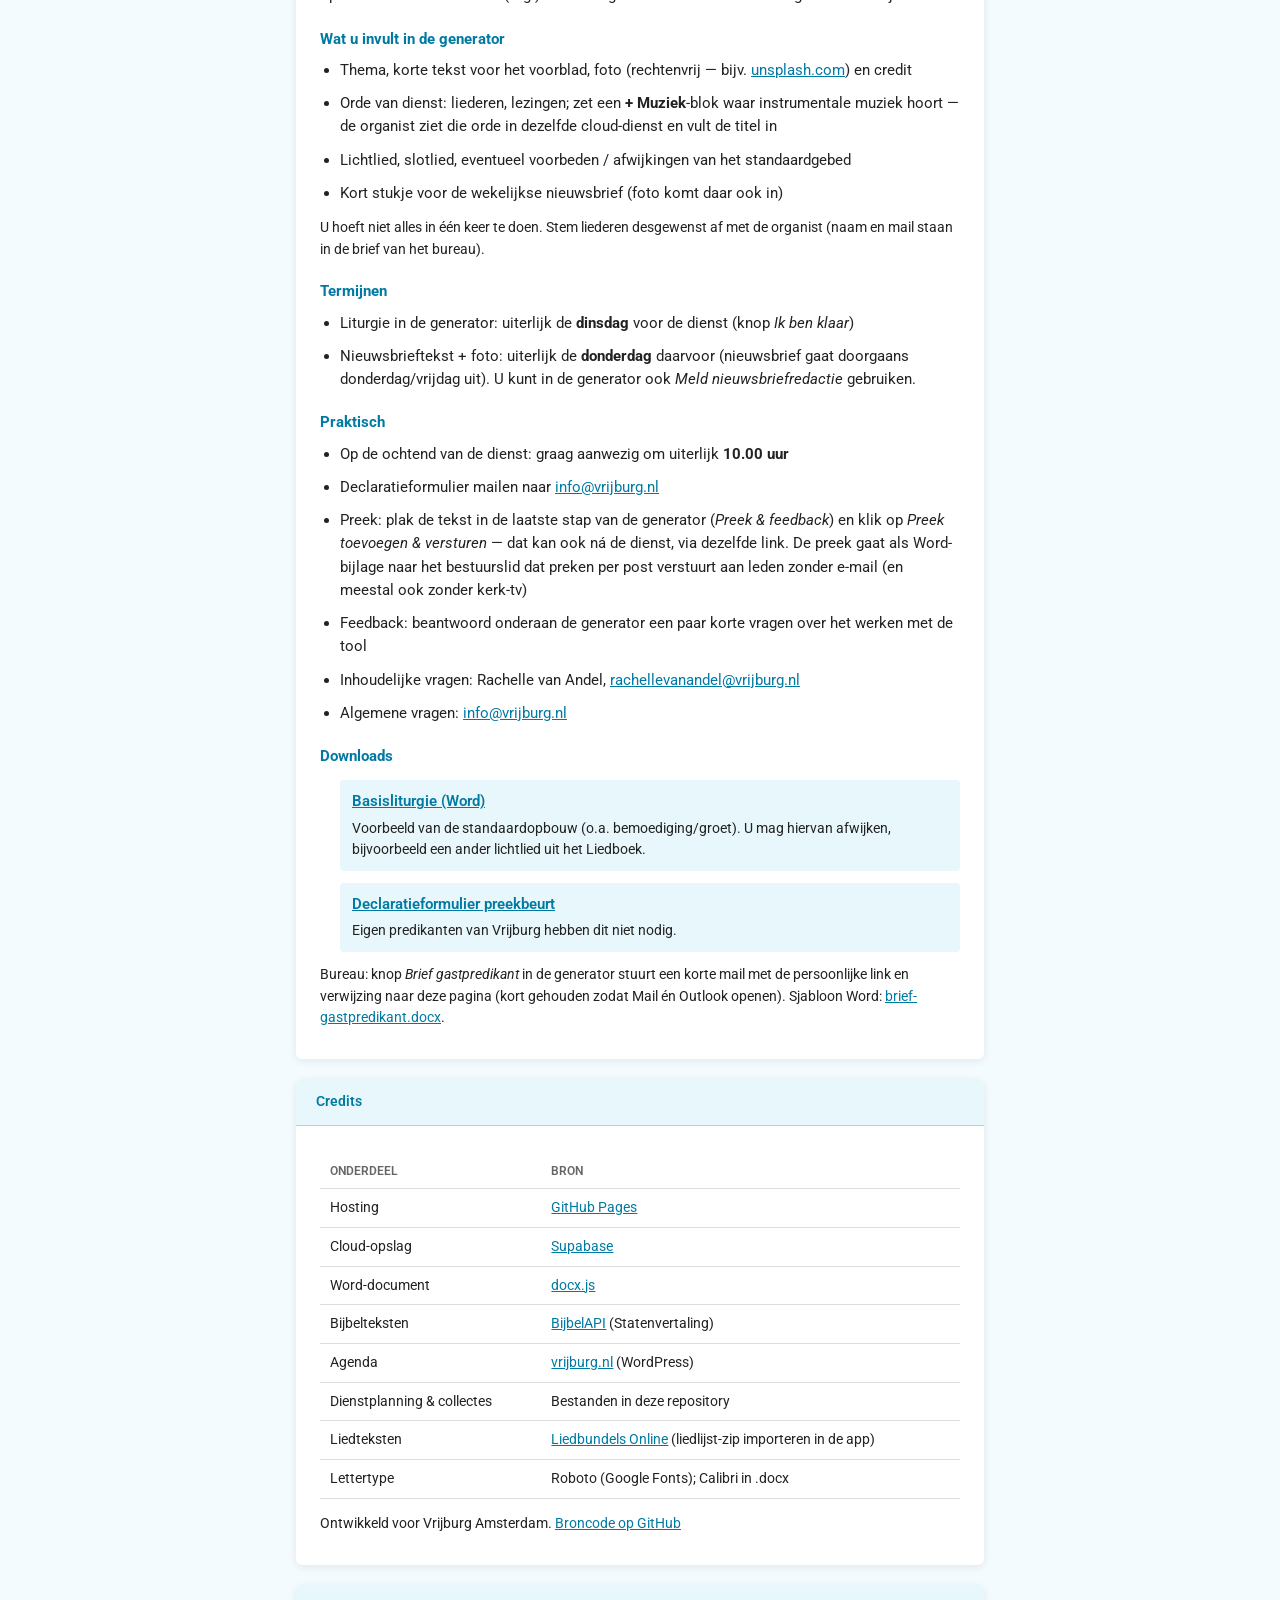
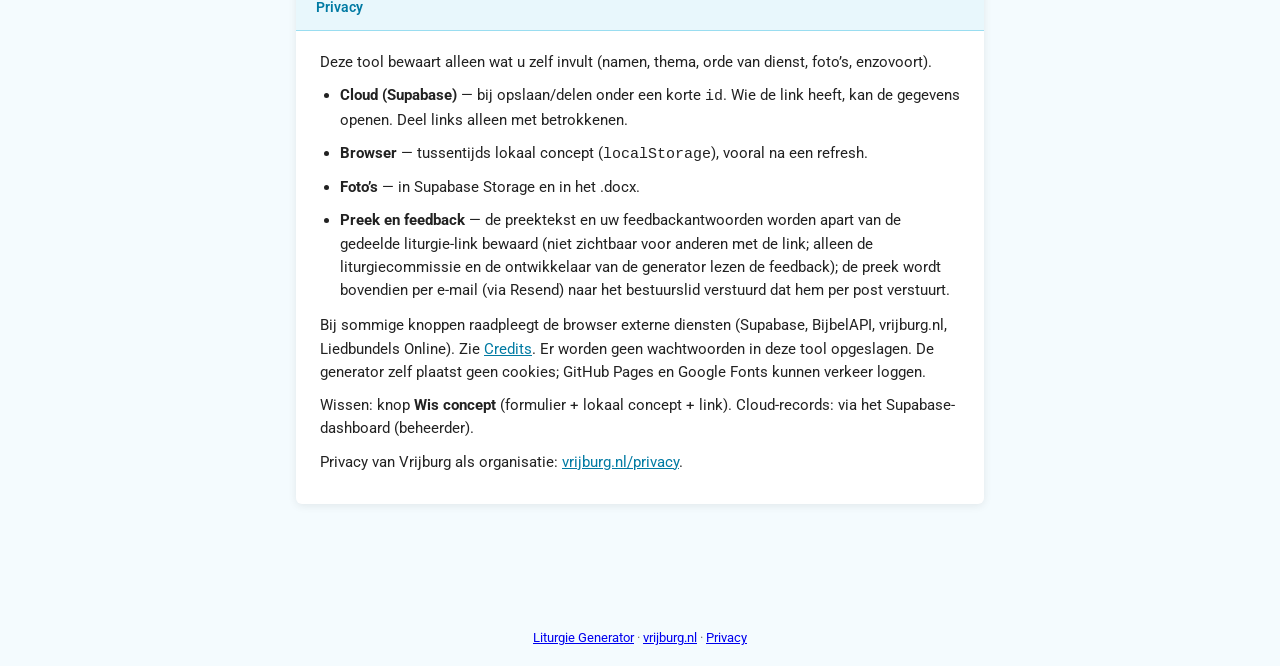
==== commit ea9316a3: "Feedback ook per mail naar de ontwikkelaar (optioneel secret FEEDBACK_EMAIL) Co-Authored-By: Claude " ====
--- a/info.html
+++ b/info.html
@@ -327,7 +327,7 @@
         <li><strong>Cloud (Supabase)</strong> — bij opslaan/delen onder een korte <code>id</code>. Wie de link heeft, kan de gegevens openen. Deel links alleen met betrokkenen.</li>
         <li><strong>Browser</strong> — tussentijds lokaal concept (<code>localStorage</code>), vooral na een refresh.</li>
         <li><strong>Foto’s</strong> — in Supabase Storage en in het .docx.</li>
-        <li><strong>Preek en feedback</strong> — de preektekst en uw feedbackantwoorden worden apart van de gedeelde liturgie-link bewaard (niet zichtbaar voor anderen met de link, alleen voor de beheerder); de preek wordt bovendien per e-mail (via Resend) naar het bestuurslid verstuurd dat hem per post verstuurt.</li>
+        <li><strong>Preek en feedback</strong> — de preektekst en uw feedbackantwoorden worden apart van de gedeelde liturgie-link bewaard (niet zichtbaar voor anderen met de link; alleen de liturgiecommissie en de ontwikkelaar van de generator lezen de feedback); de preek wordt bovendien per e-mail (via Resend) naar het bestuurslid verstuurd dat hem per post verstuurt.</li>
       </ul>
       <p>
         Bij sommige knoppen raadpleegt de browser externe diensten (Supabase, BijbelAPI, vrijburg.nl, Liedbundels Online).
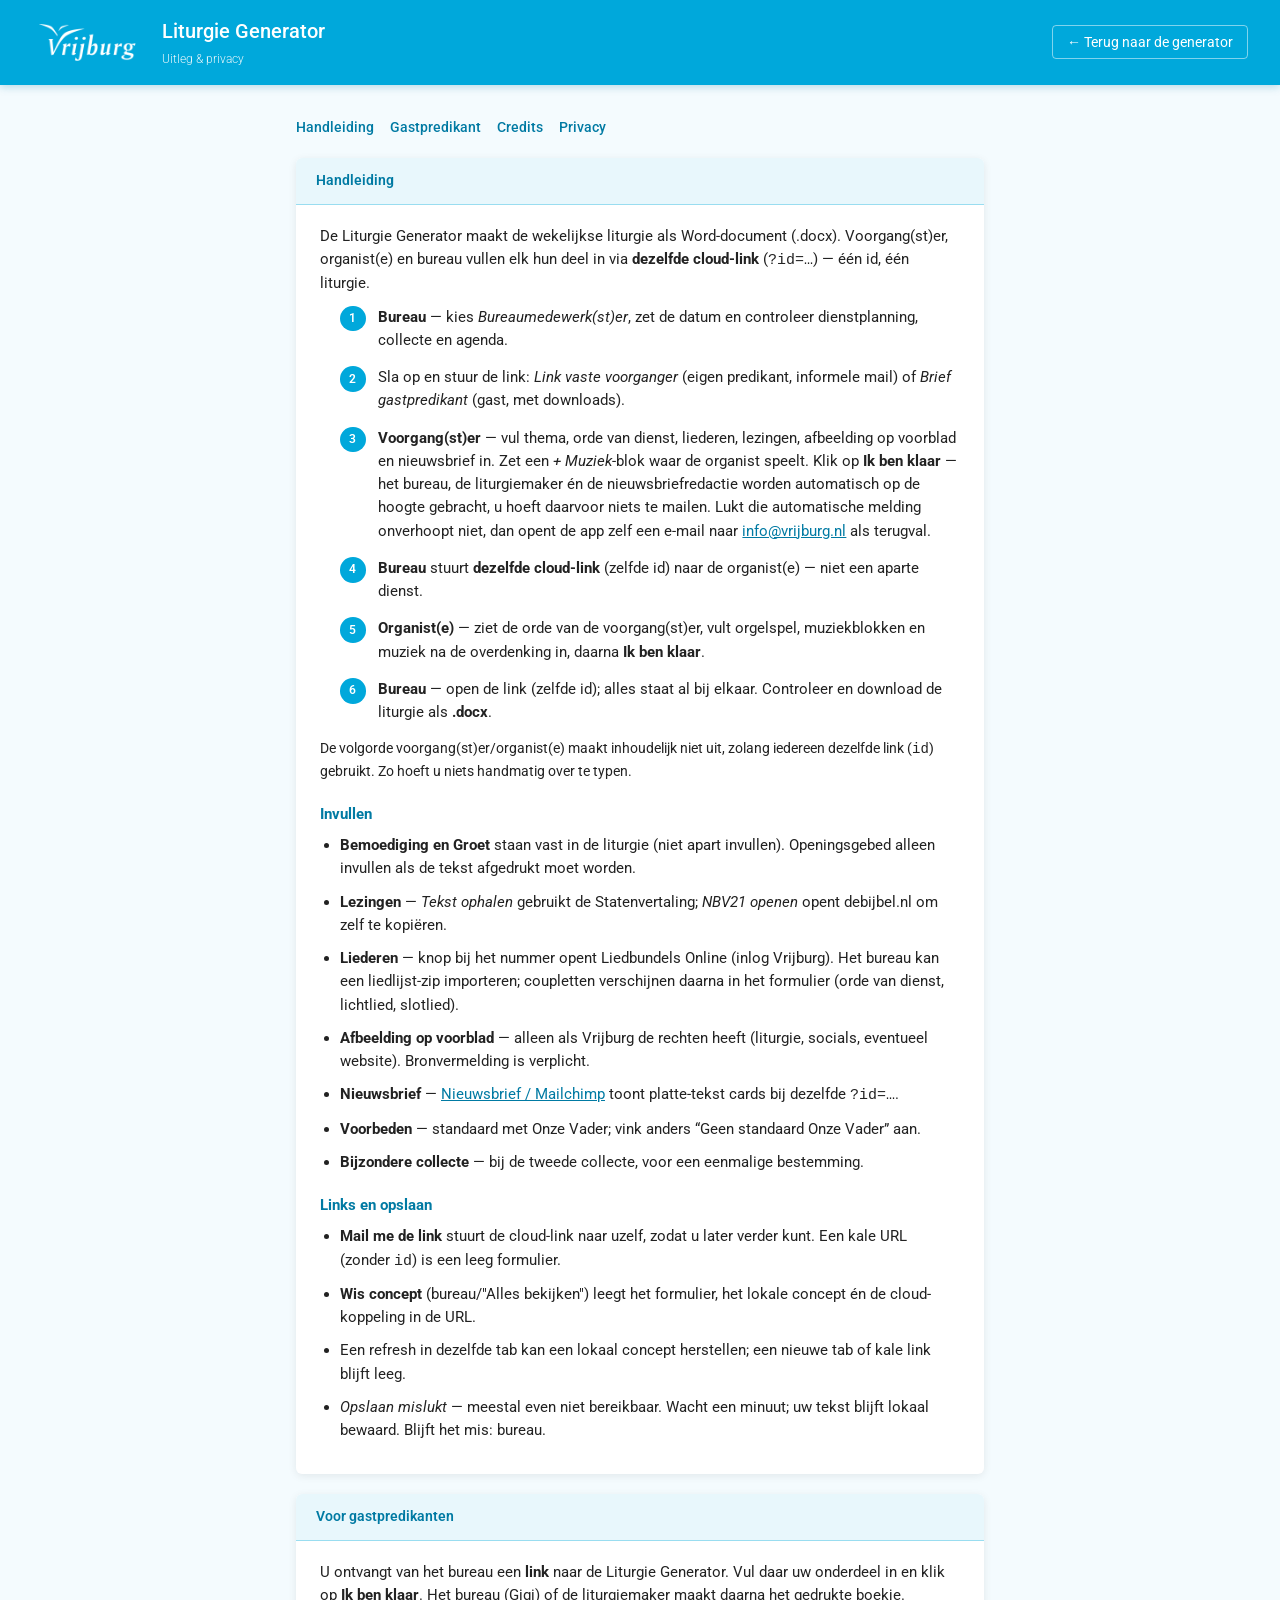
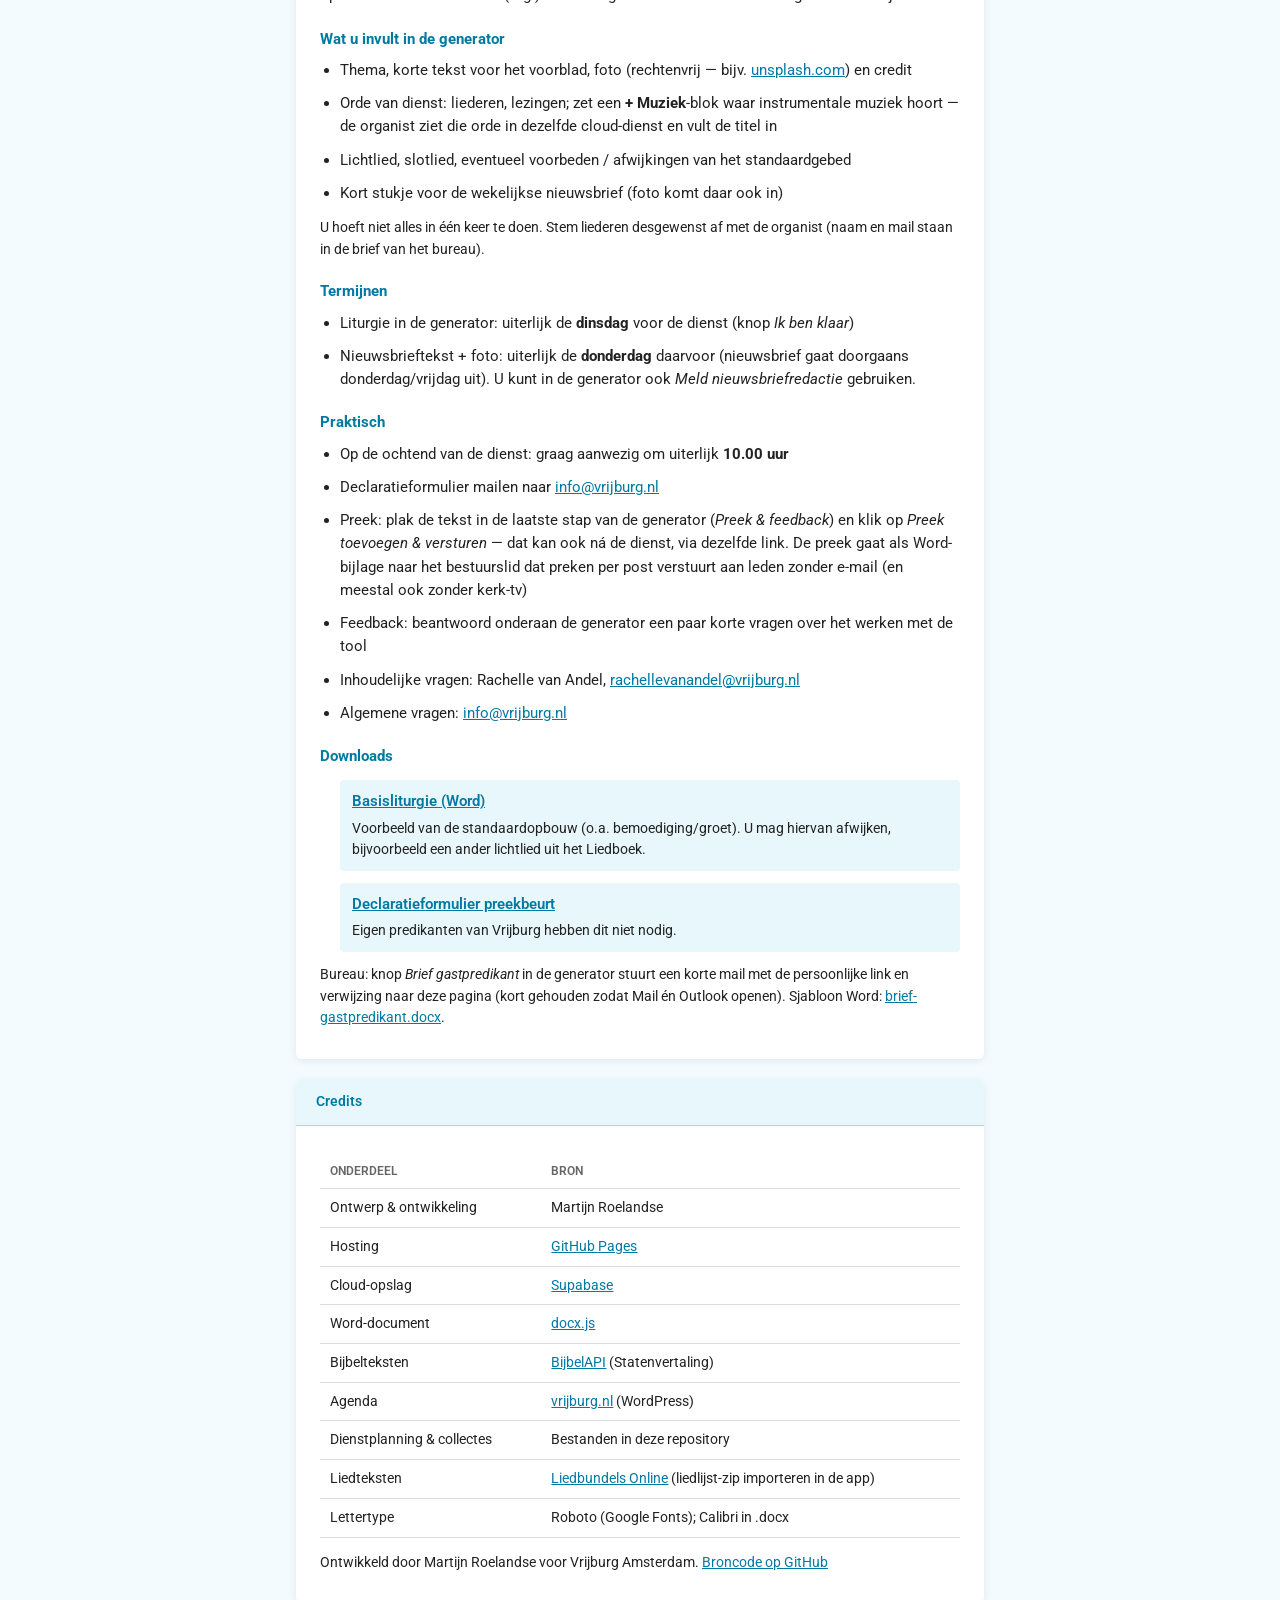
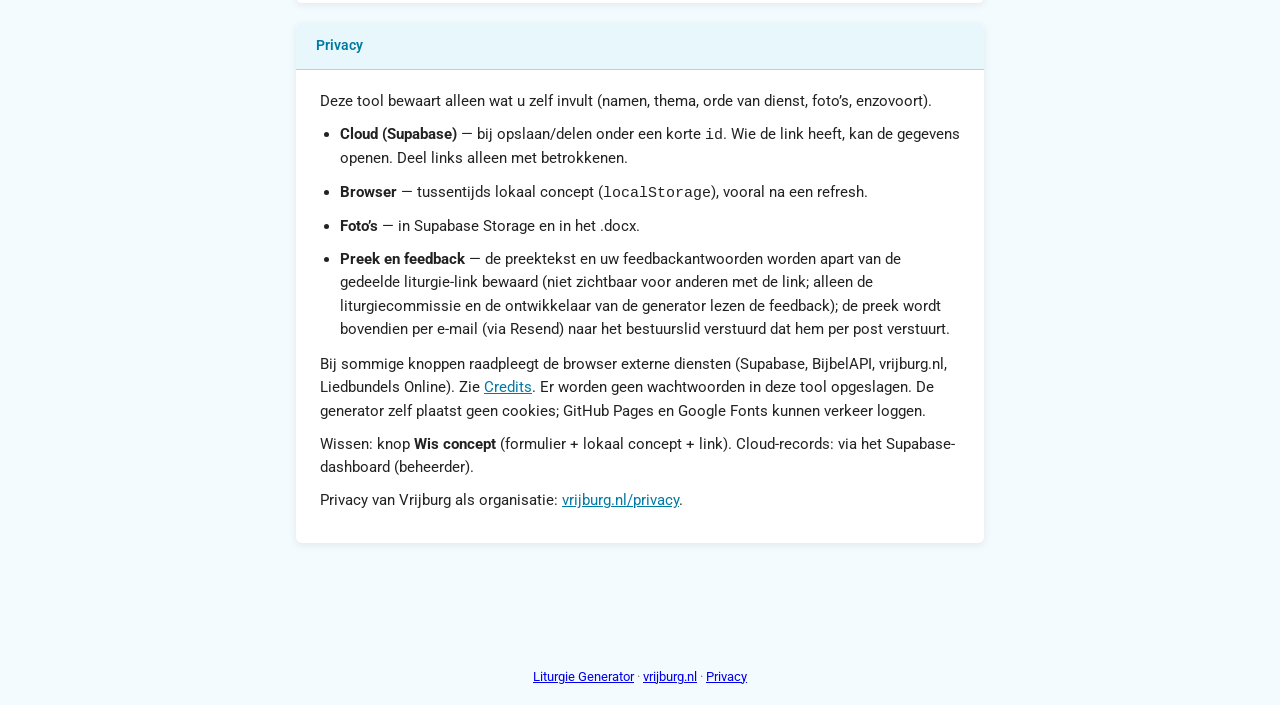
==== commit 662b50b3: "Credits: Martijn Roelandse als ontwerper en ontwikkelaar vermeld Co-Authored-By: Claude Sonnet 5.5 <" ====
--- a/info.html
+++ b/info.html
@@ -299,6 +299,7 @@
           <tr><th>Onderdeel</th><th>Bron</th></tr>
         </thead>
         <tbody>
+          <tr><td>Ontwerp &amp; ontwikkeling</td><td>Martijn Roelandse</td></tr>
           <tr><td>Hosting</td><td><a href="https://pages.github.com/" target="_blank" rel="noopener">GitHub Pages</a></td></tr>
           <tr><td>Cloud-opslag</td><td><a href="https://supabase.com/" target="_blank" rel="noopener">Supabase</a></td></tr>
           <tr><td>Word-document</td><td><a href="https://docx.js.org/" target="_blank" rel="noopener">docx.js</a></td></tr>
@@ -310,7 +311,7 @@
         </tbody>
       </table>
       <p class="muted" style="margin-top:14px">
-        Ontwikkeld voor Vrijburg Amsterdam.
+        Ontwikkeld door Martijn Roelandse voor Vrijburg Amsterdam.
         <a href="https://github.com/martijnroelandse/vrijburg" target="_blank" rel="noopener">Broncode op GitHub</a>
       </p>
     </div>
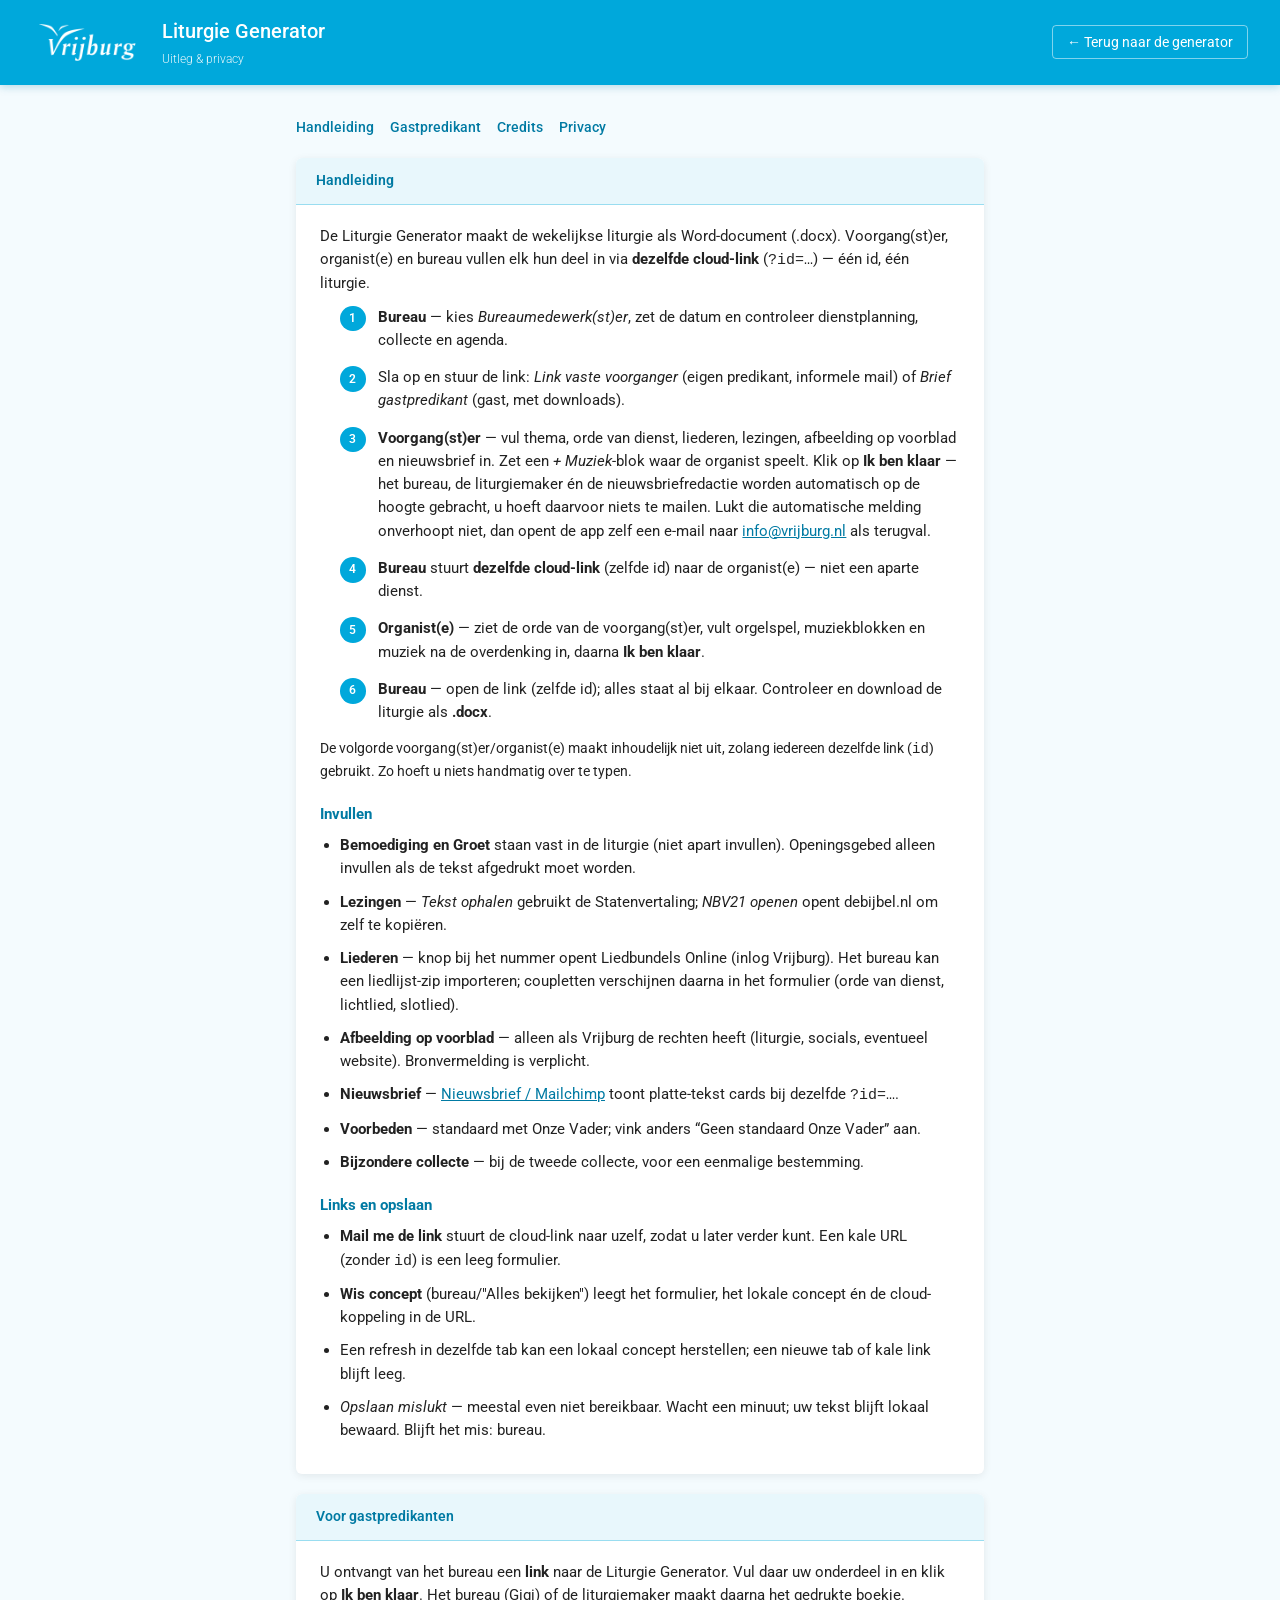
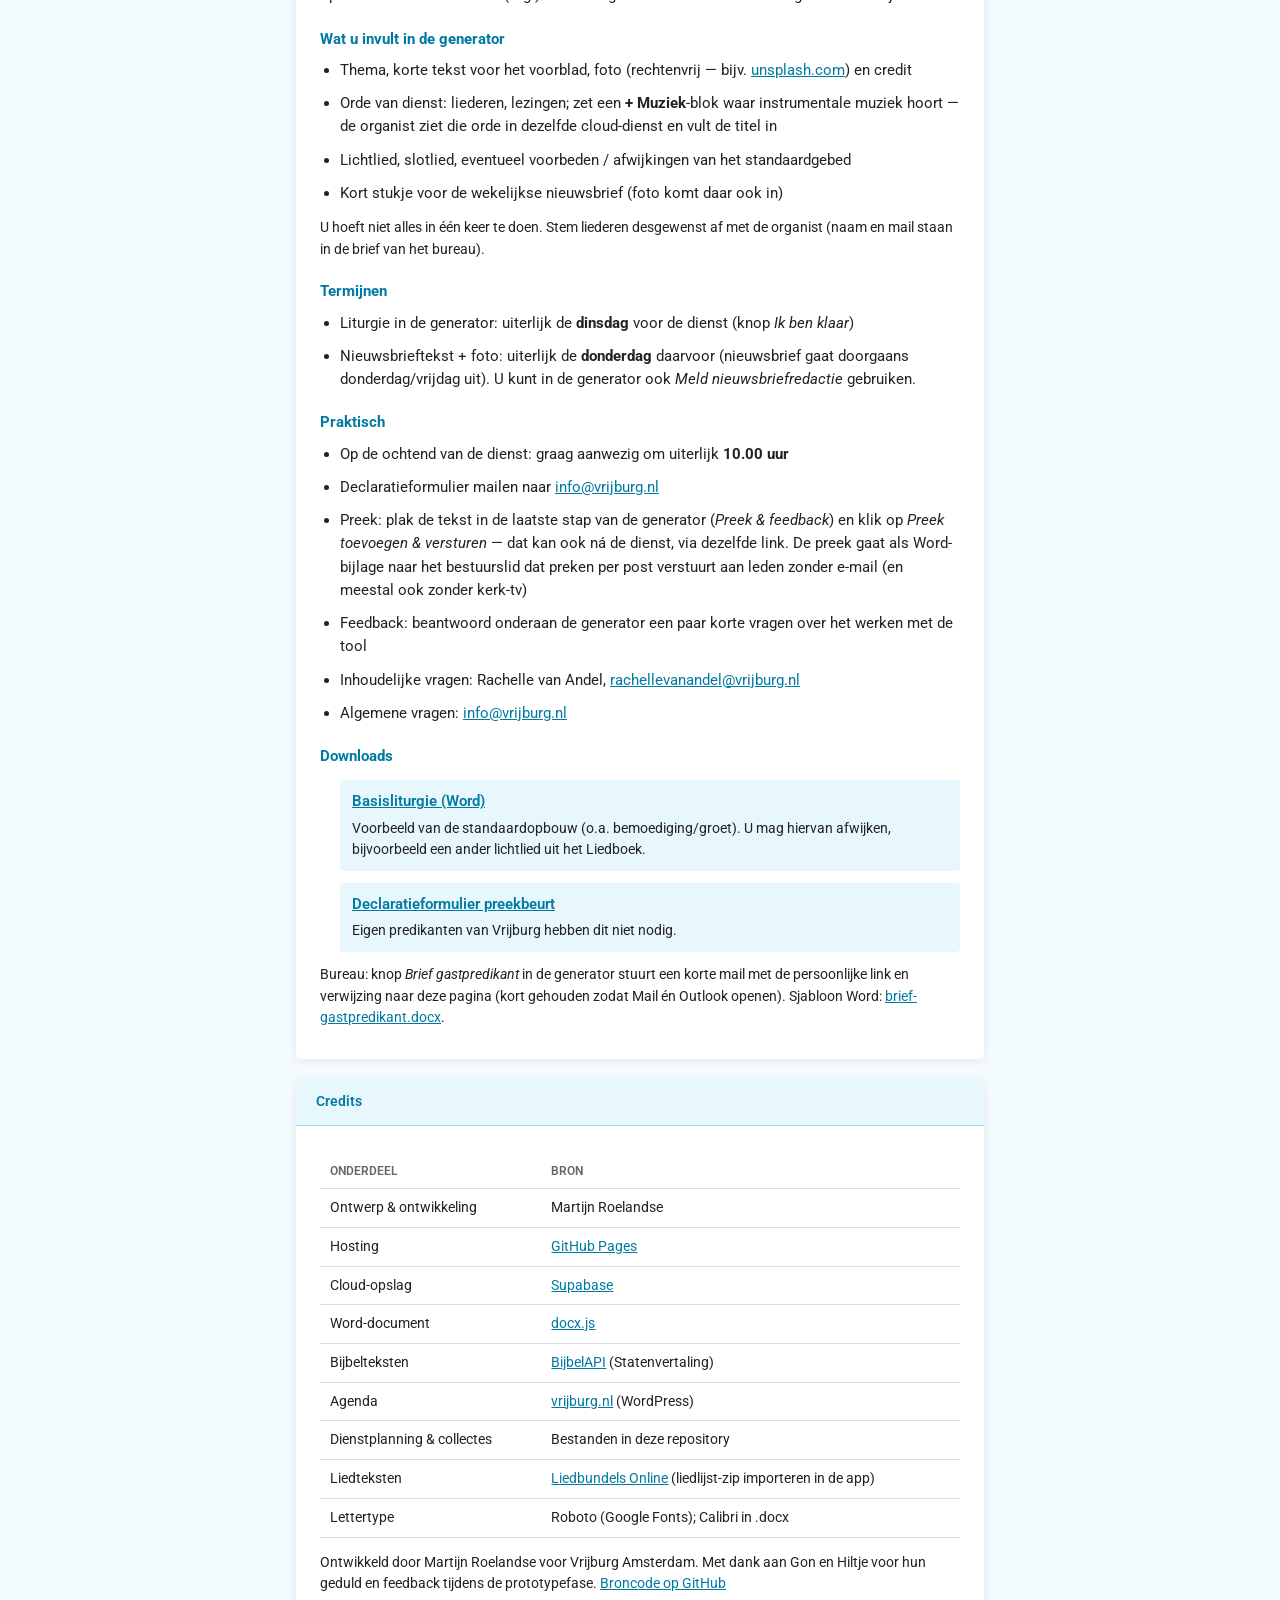
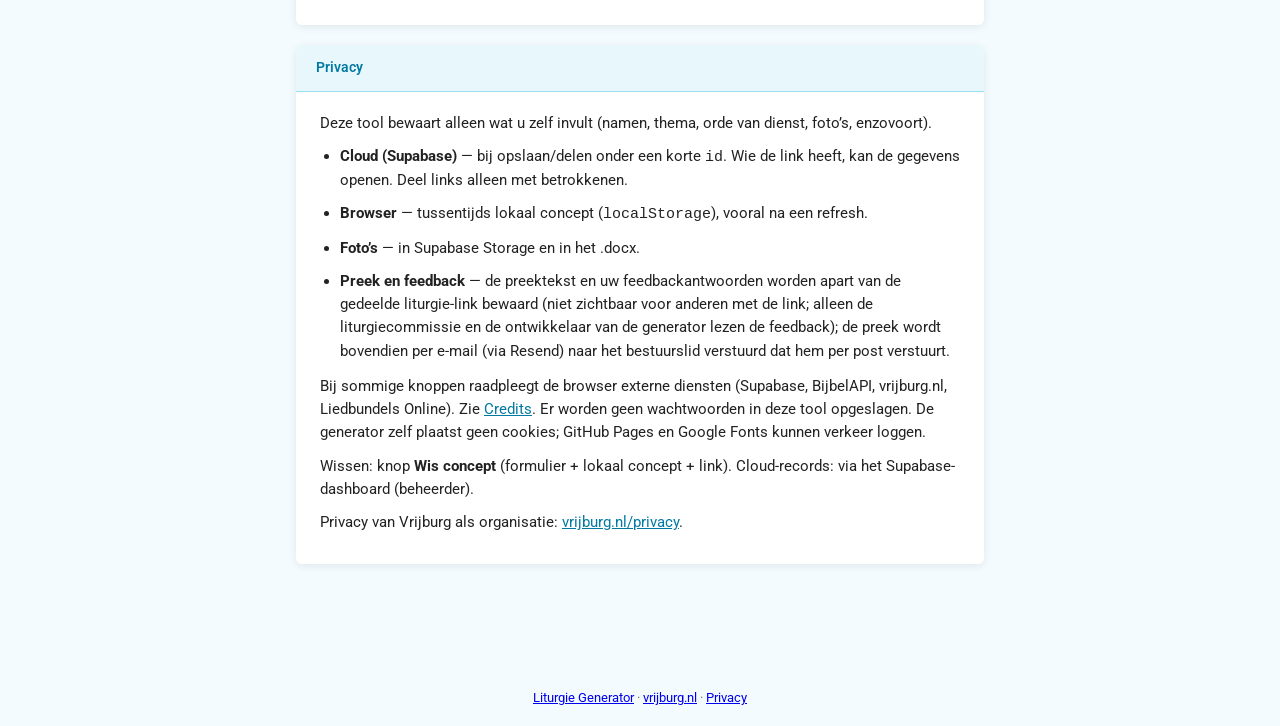
==== commit a2c28f0f: "Credits: dank aan Gon en Hiltje voor geduld en feedback op het prototype Co-Authored-By: Claude Sonn" ====
--- a/info.html
+++ b/info.html
@@ -312,6 +312,7 @@
       </table>
       <p class="muted" style="margin-top:14px">
         Ontwikkeld door Martijn Roelandse voor Vrijburg Amsterdam.
+        Met dank aan Gon en Hiltje voor hun geduld en feedback tijdens de prototypefase.
         <a href="https://github.com/martijnroelandse/vrijburg" target="_blank" rel="noopener">Broncode op GitHub</a>
       </p>
     </div>
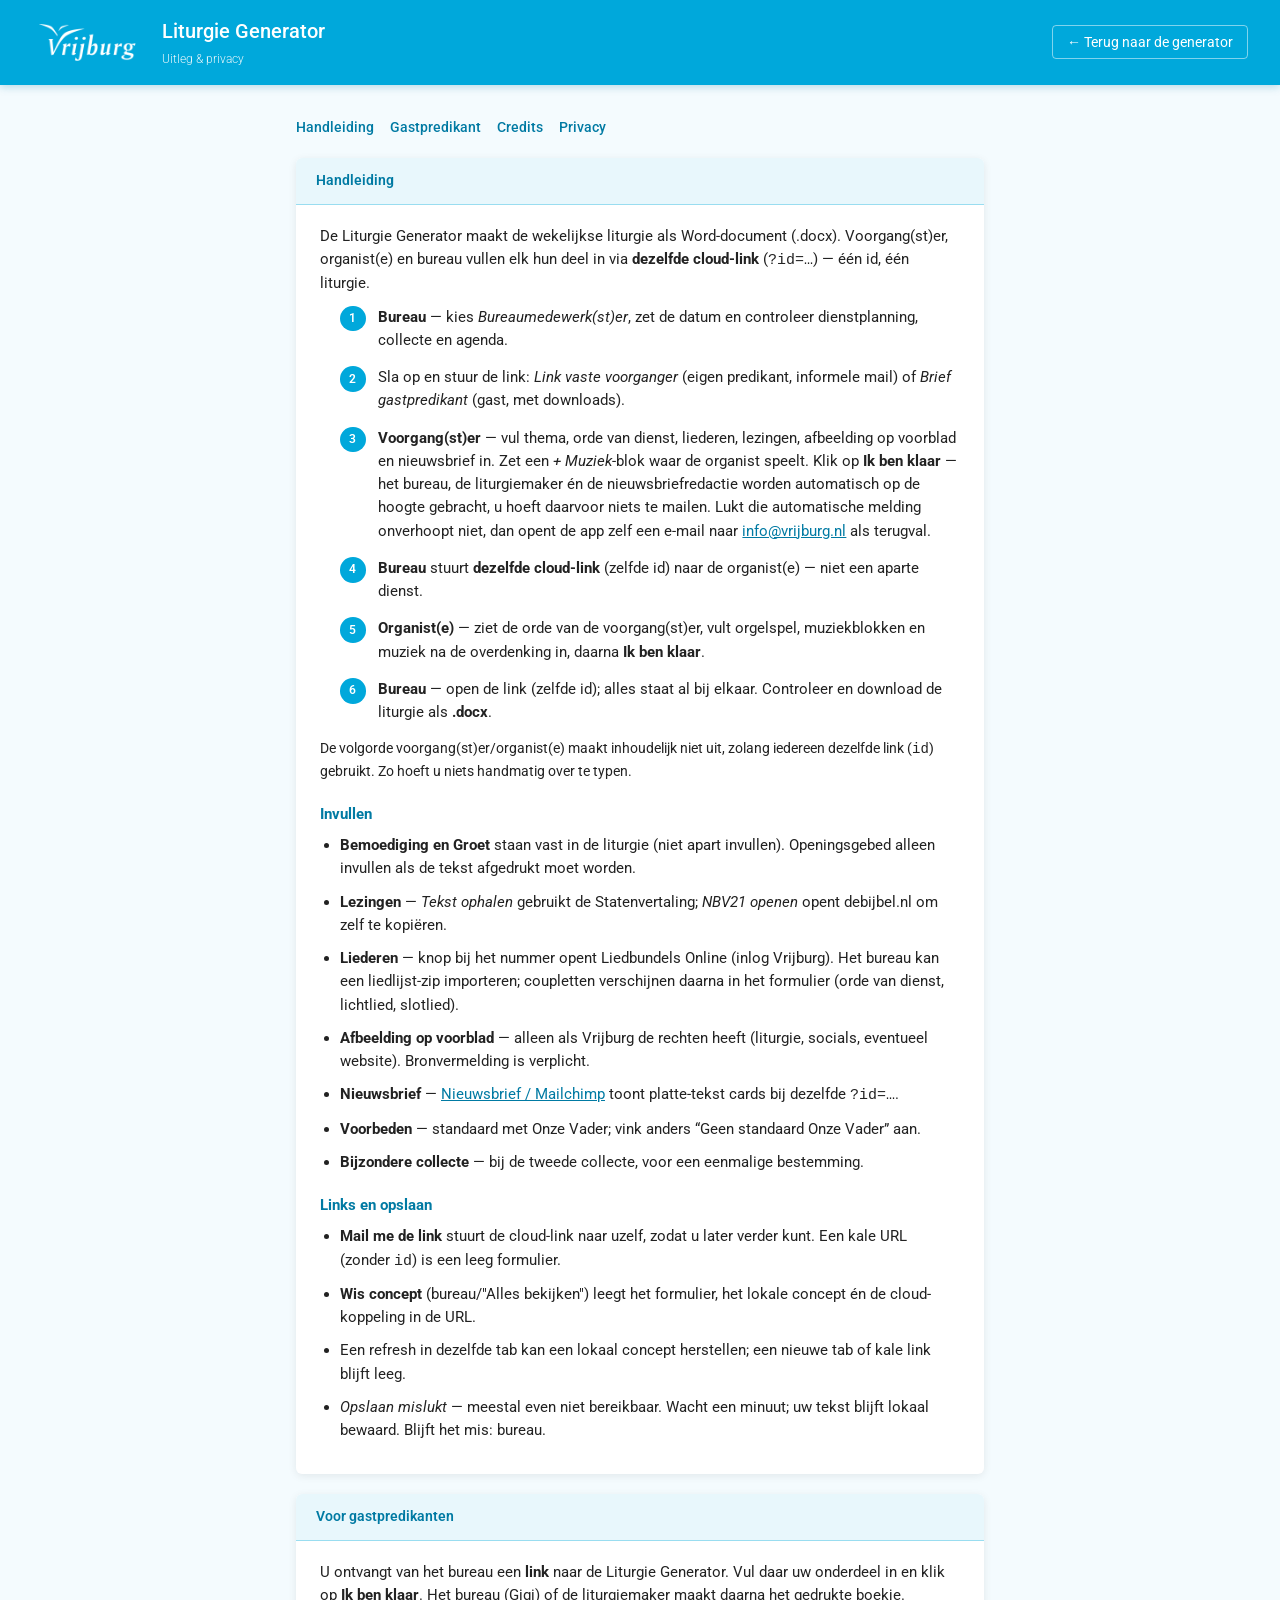
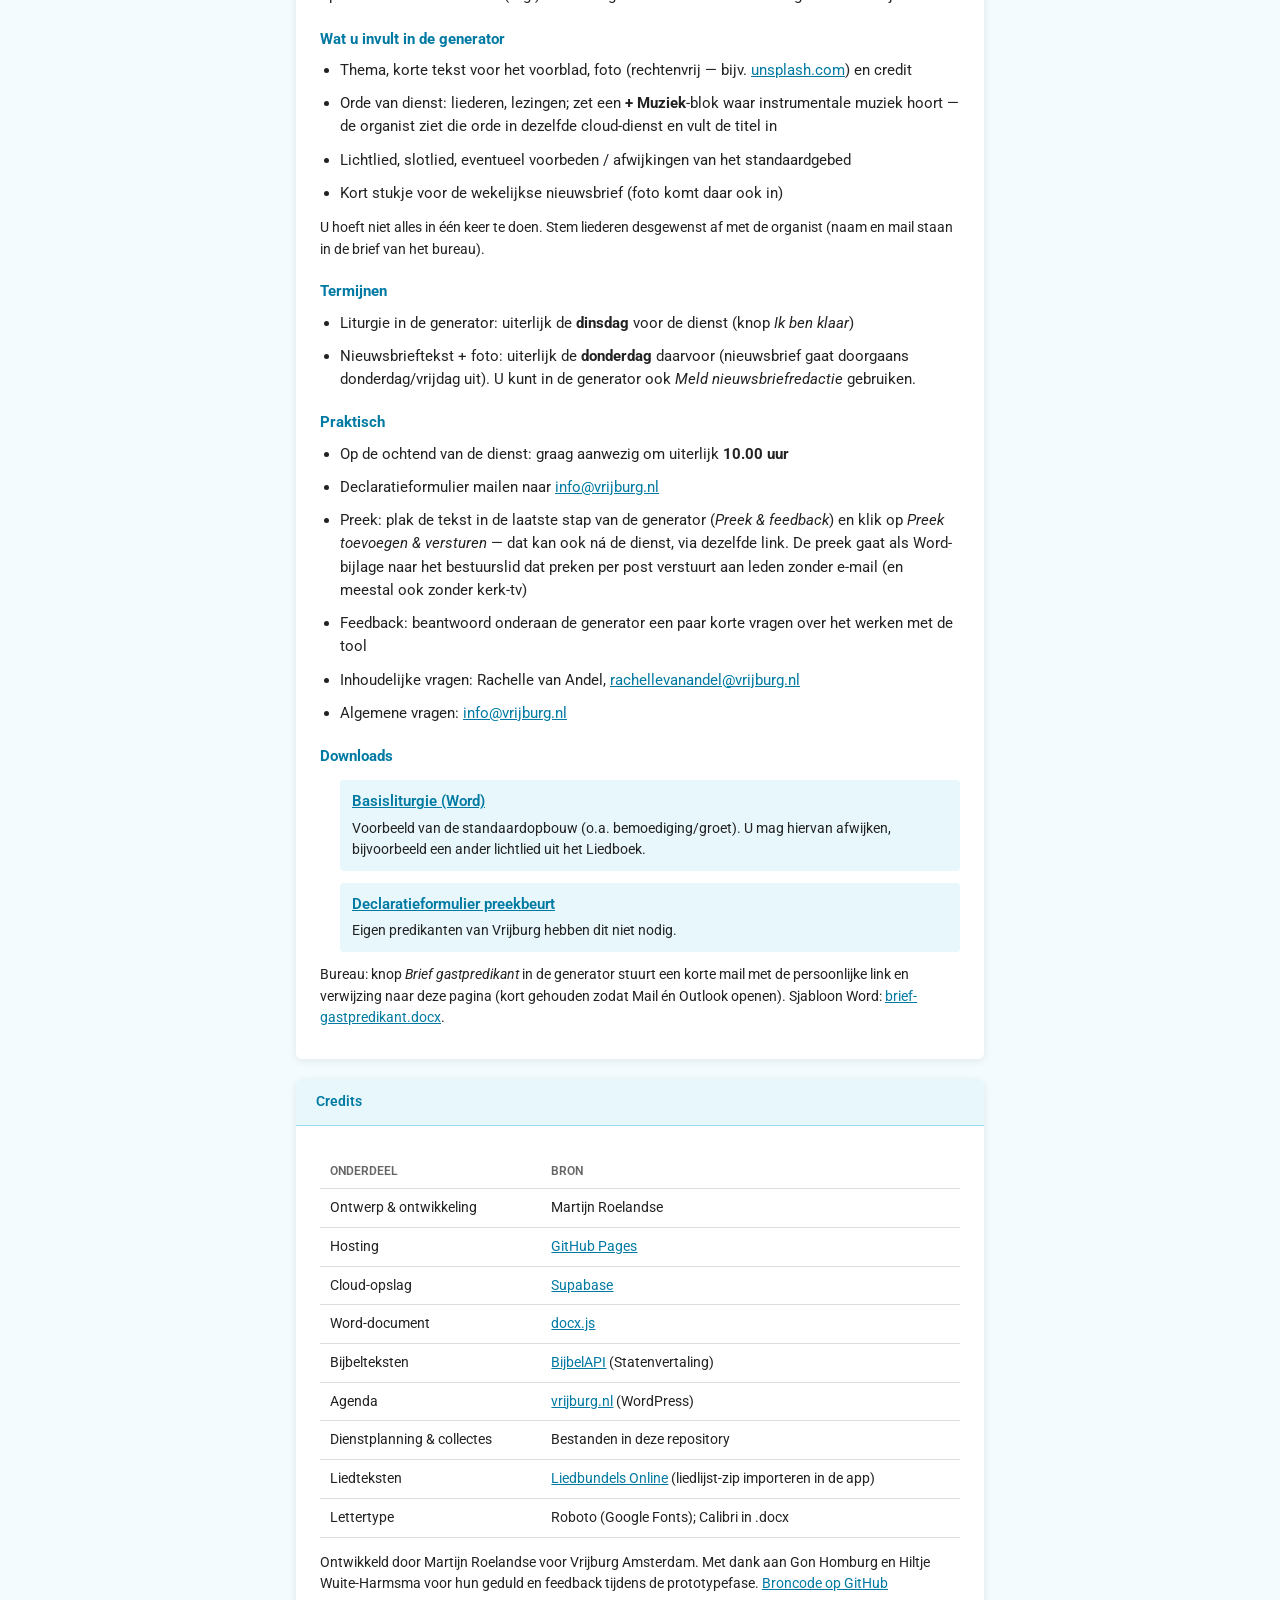
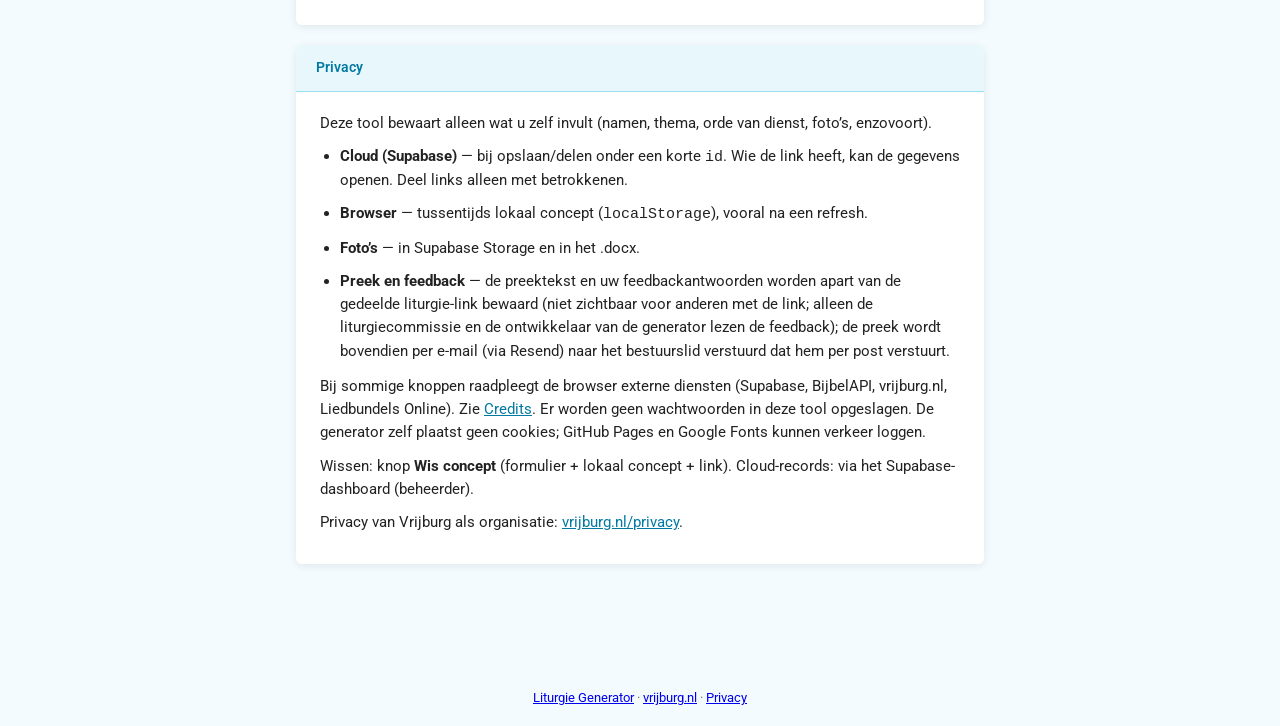
==== commit 939469d4: "Credits: volledige namen Gon Homburg en Hiltje Wuite-Harmsma Co-Authored-By: Claude Sonnet 5.5 <nore" ====
--- a/info.html
+++ b/info.html
@@ -312,7 +312,7 @@
       </table>
       <p class="muted" style="margin-top:14px">
         Ontwikkeld door Martijn Roelandse voor Vrijburg Amsterdam.
-        Met dank aan Gon en Hiltje voor hun geduld en feedback tijdens de prototypefase.
+        Met dank aan Gon Homburg en Hiltje Wuite-Harmsma voor hun geduld en feedback tijdens de prototypefase.
         <a href="https://github.com/martijnroelandse/vrijburg" target="_blank" rel="noopener">Broncode op GitHub</a>
       </p>
     </div>
